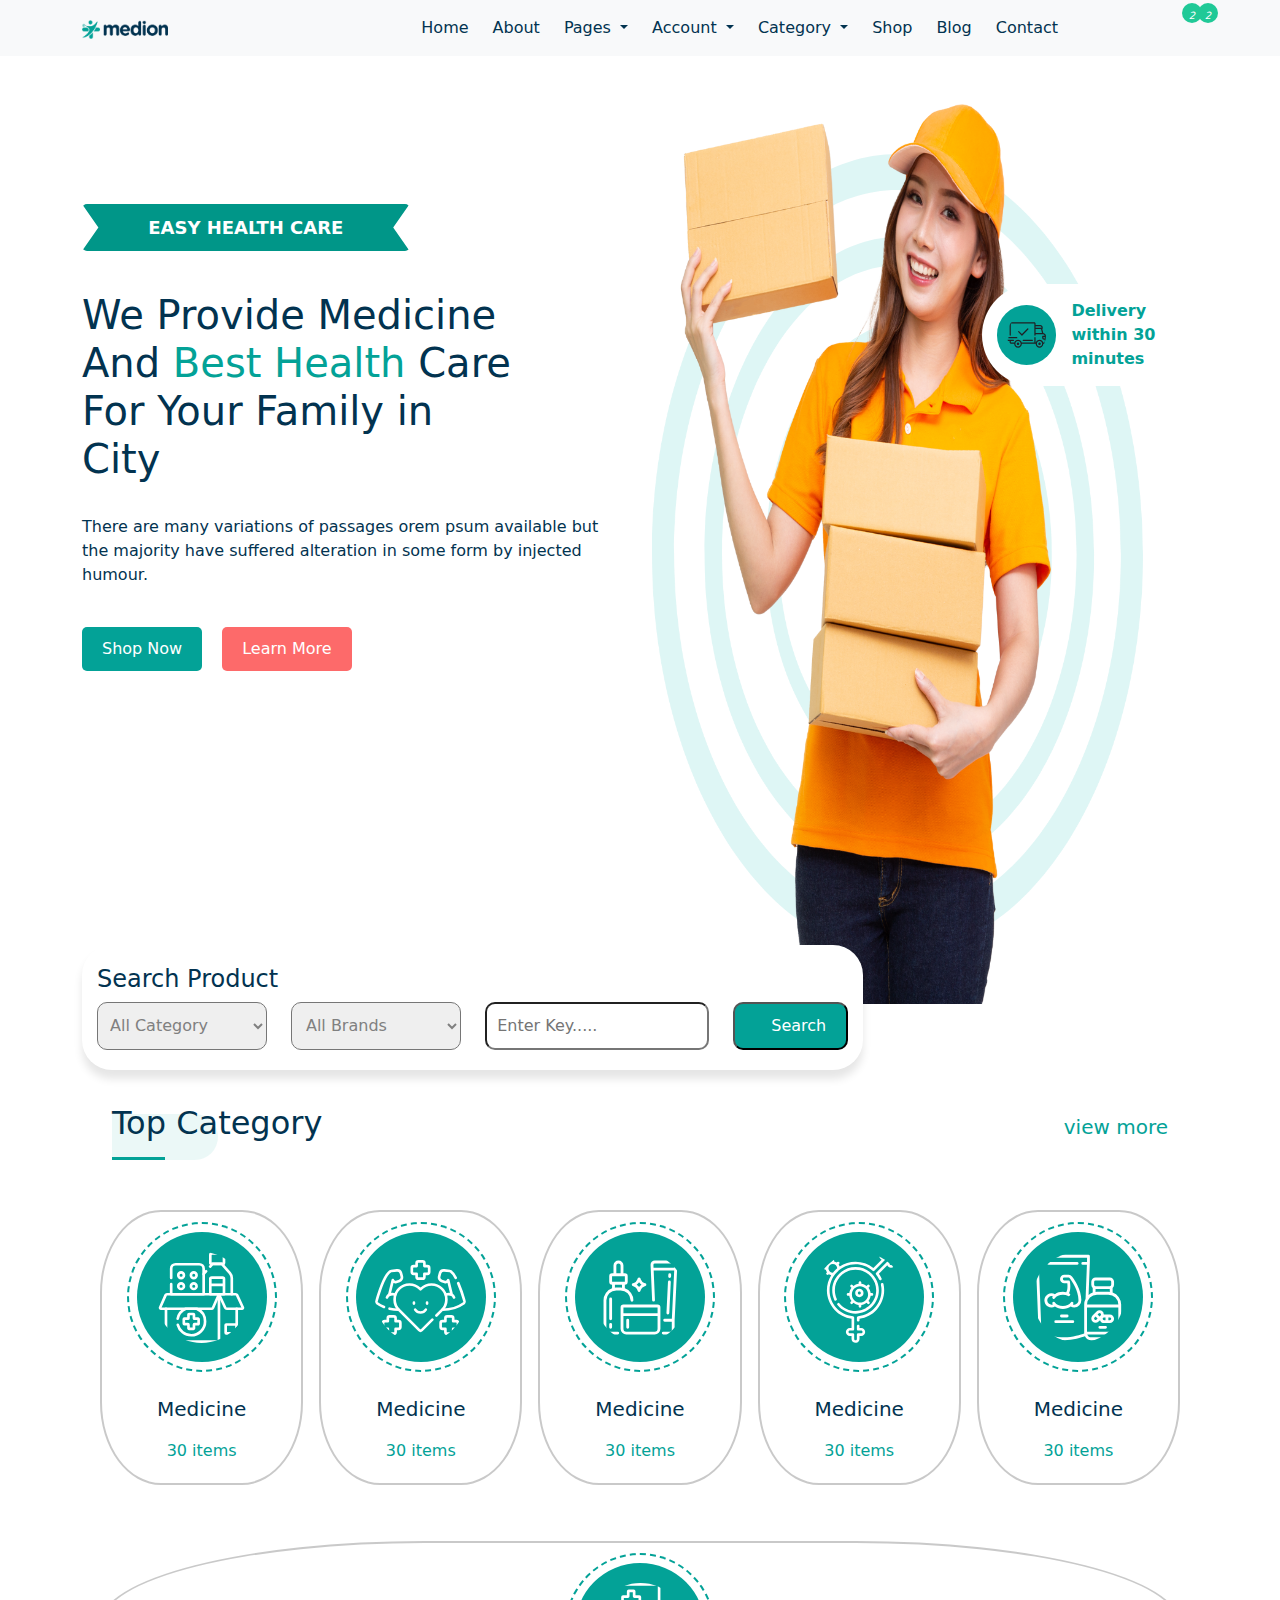
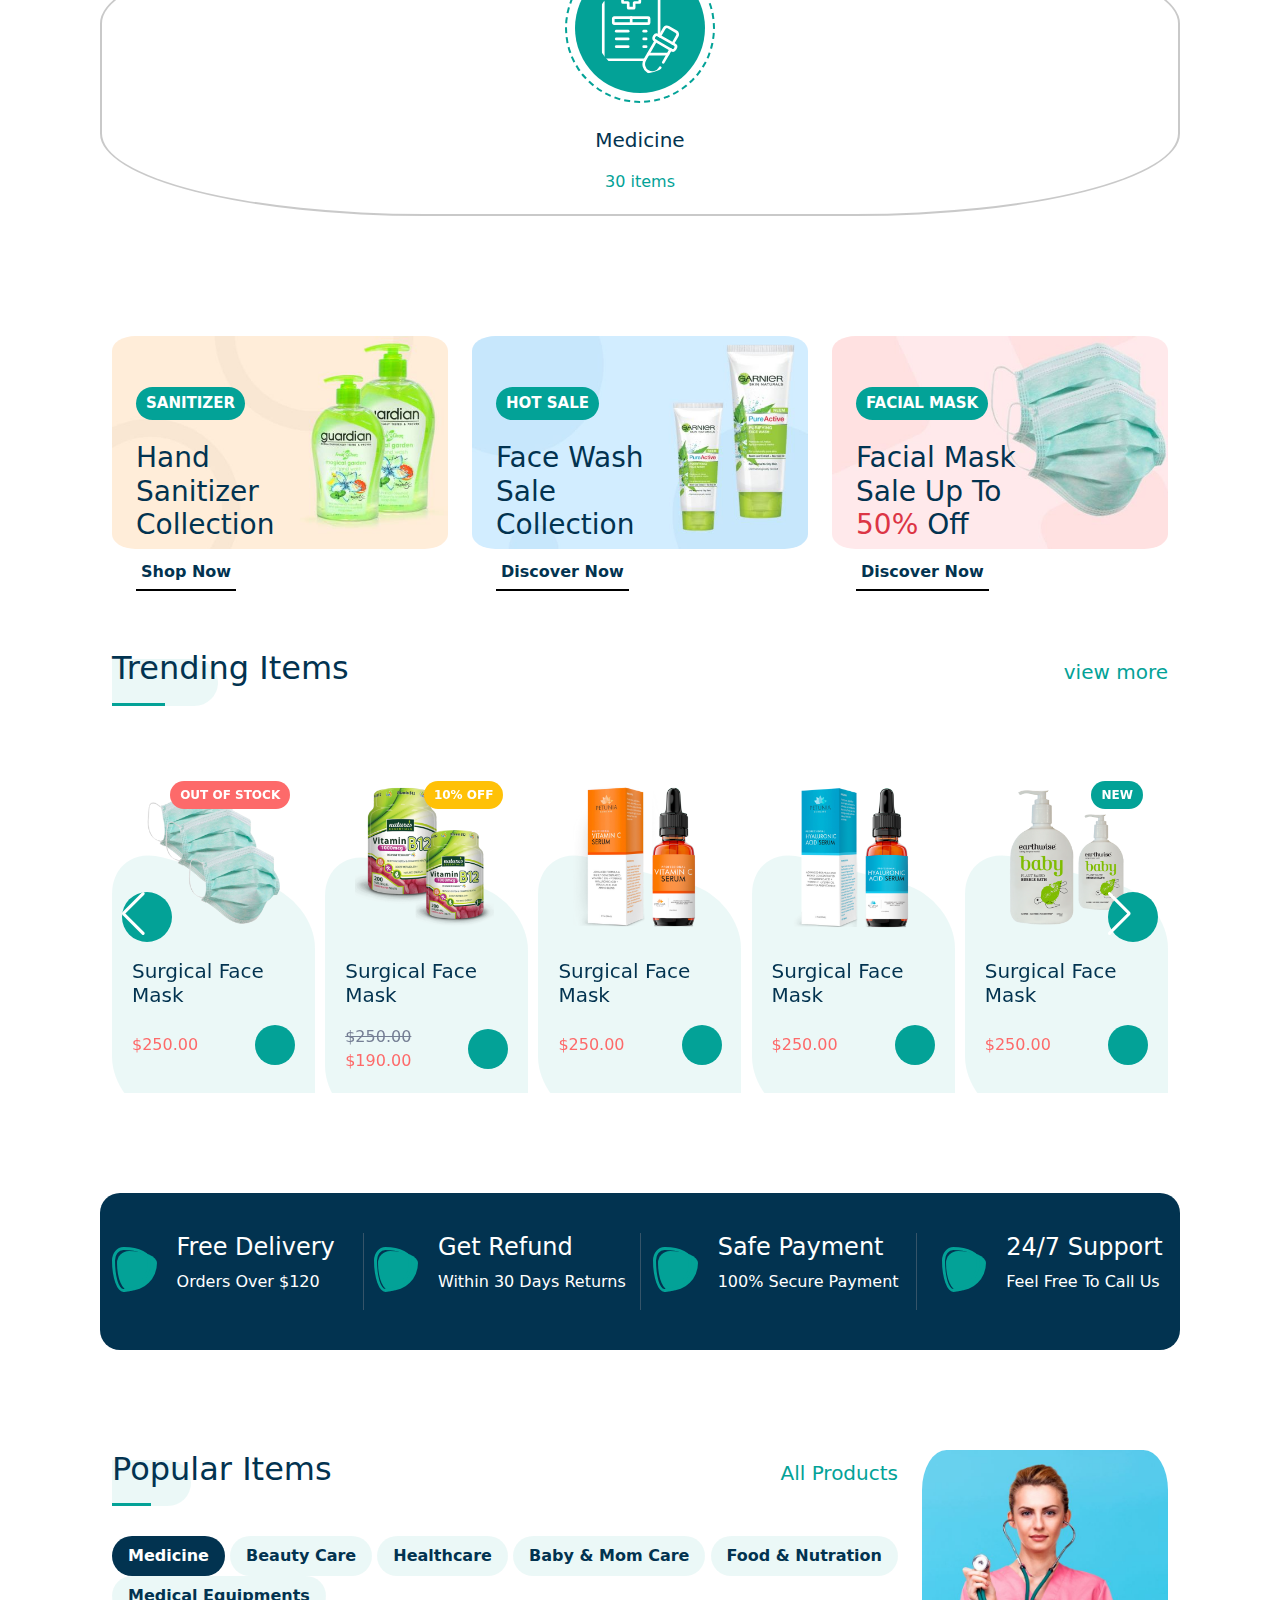
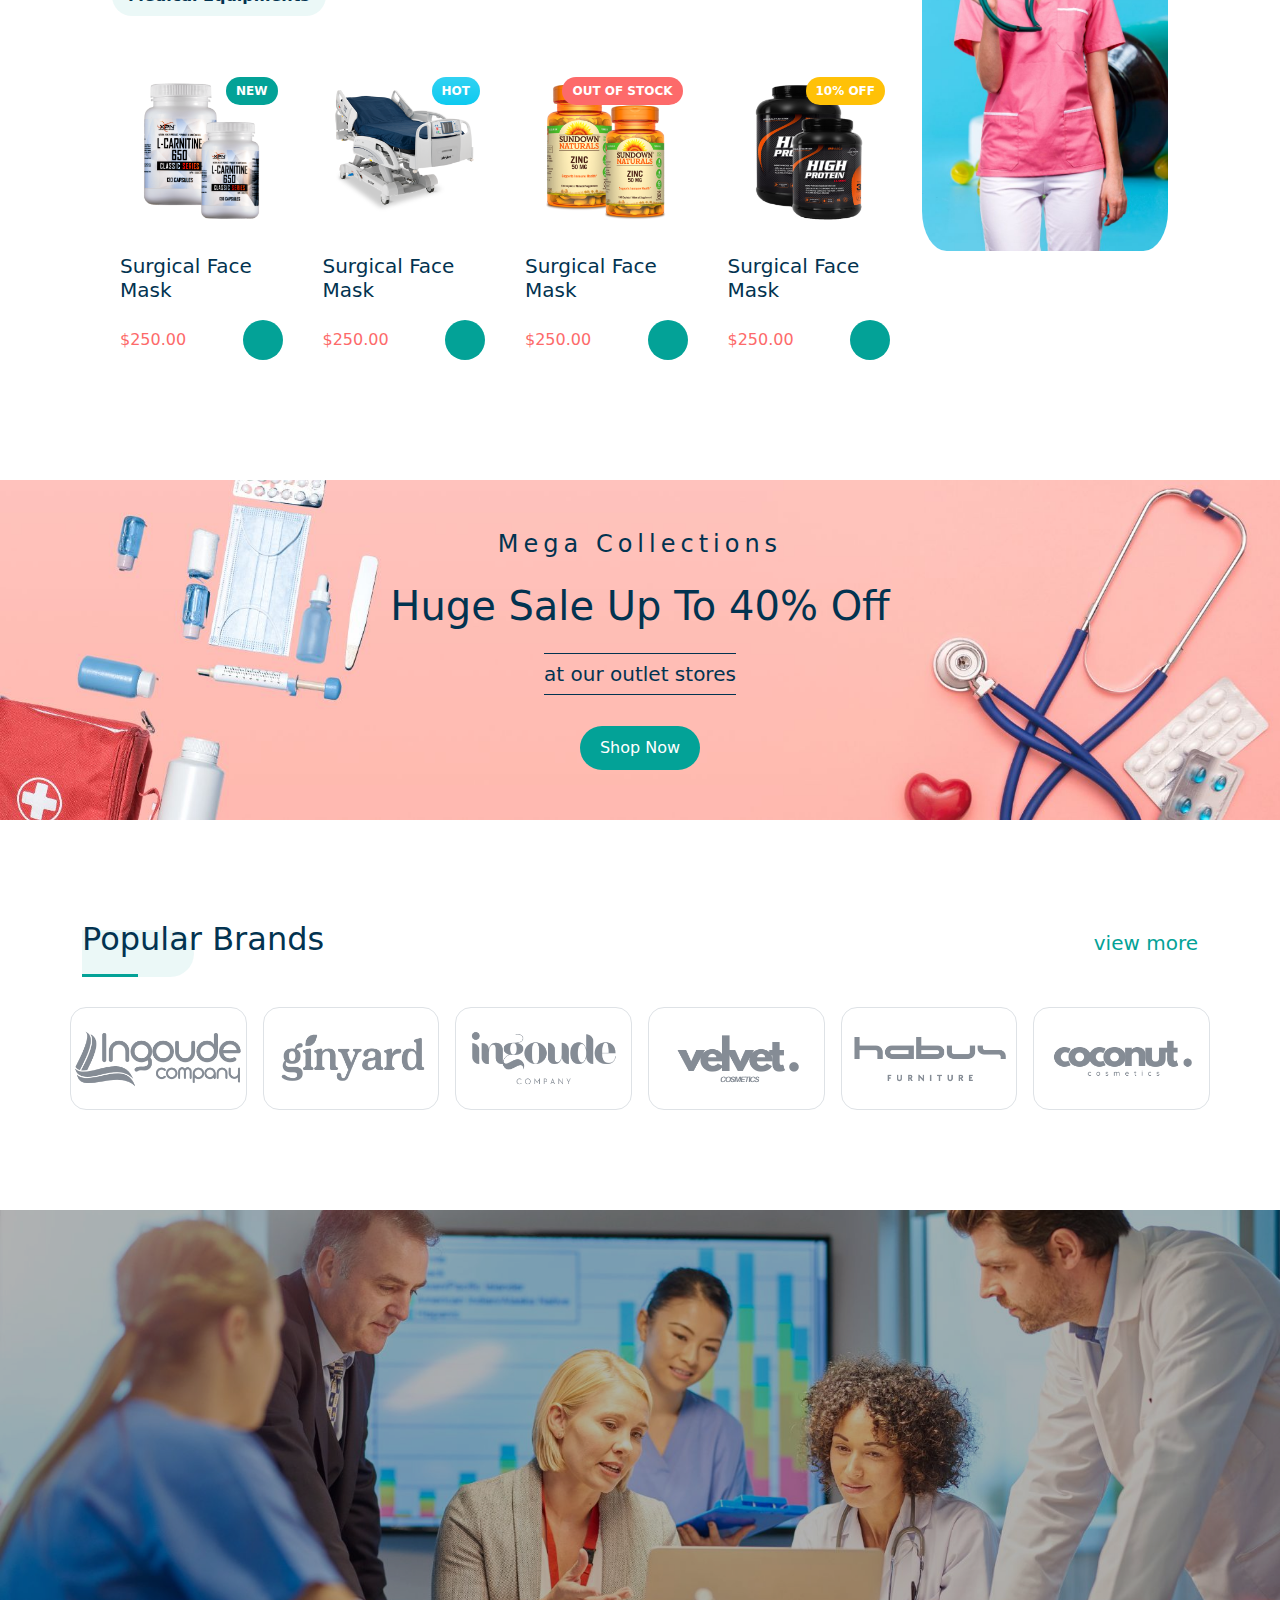
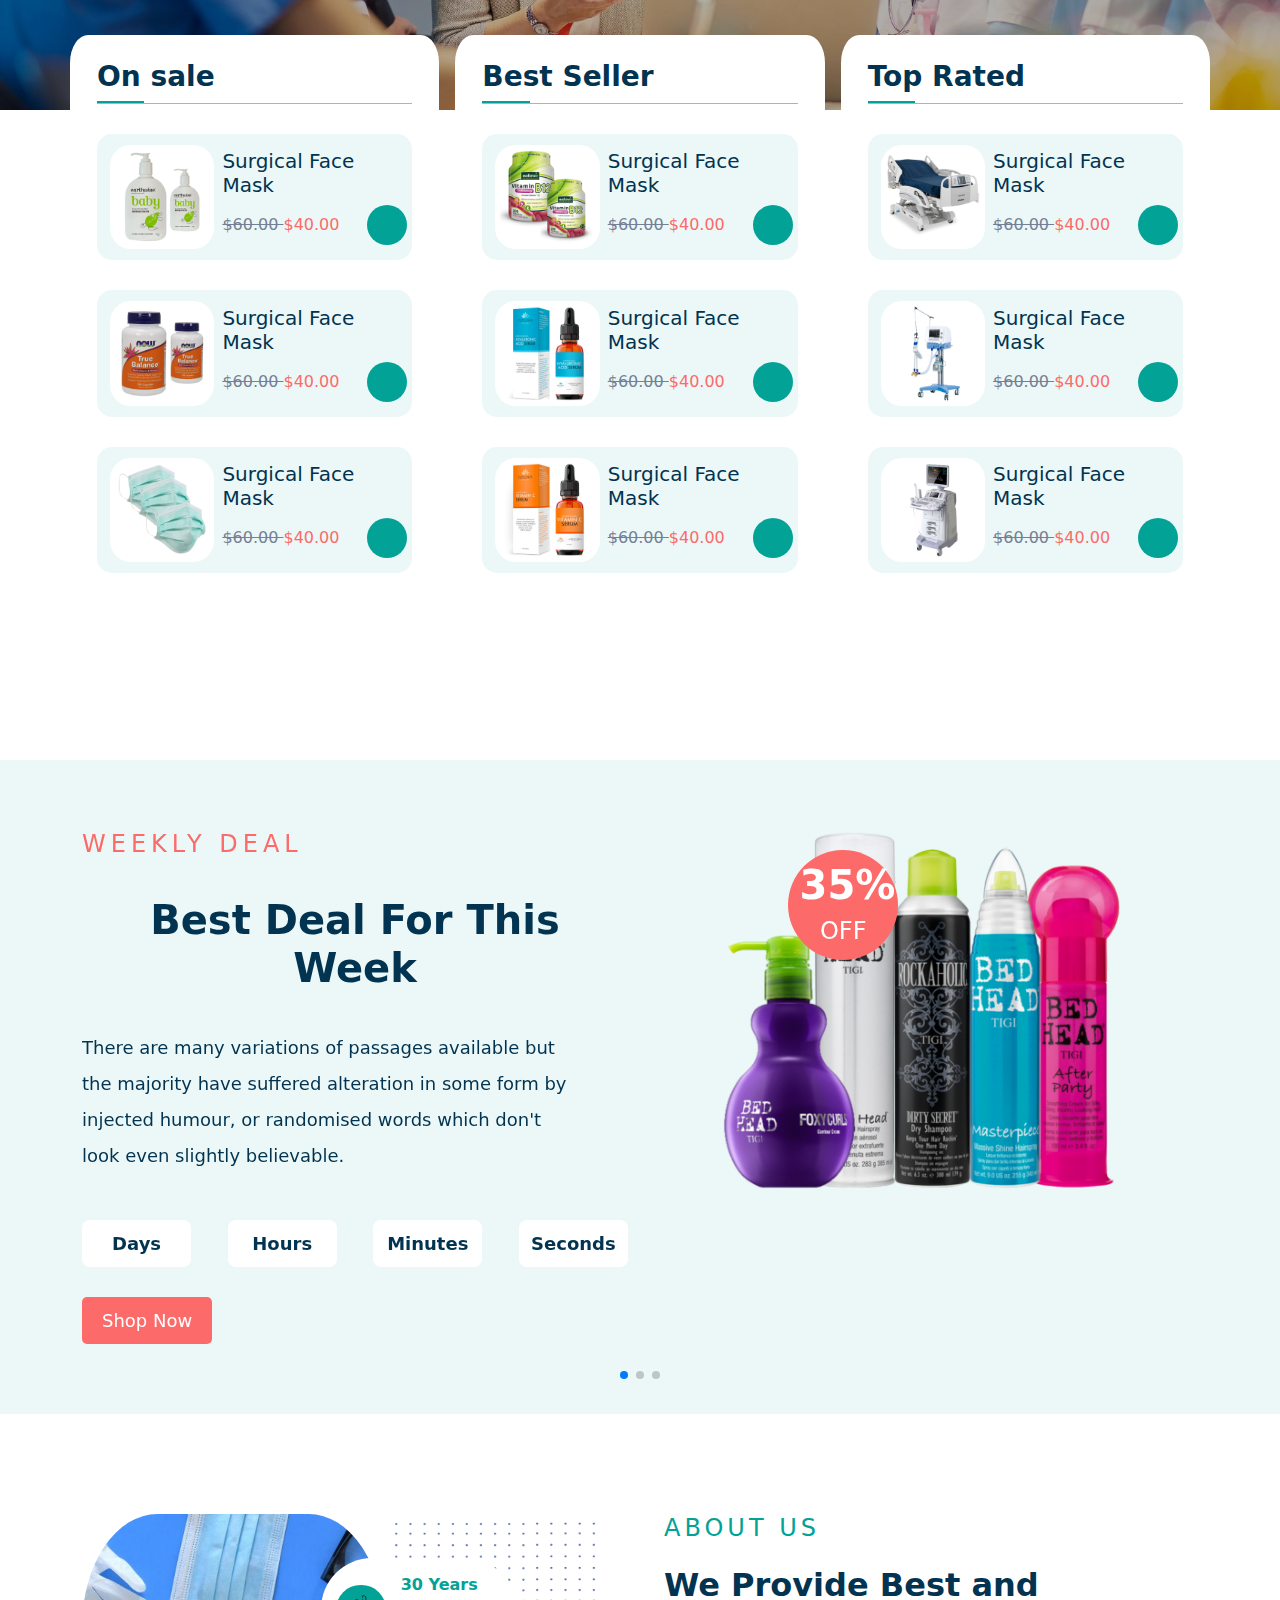
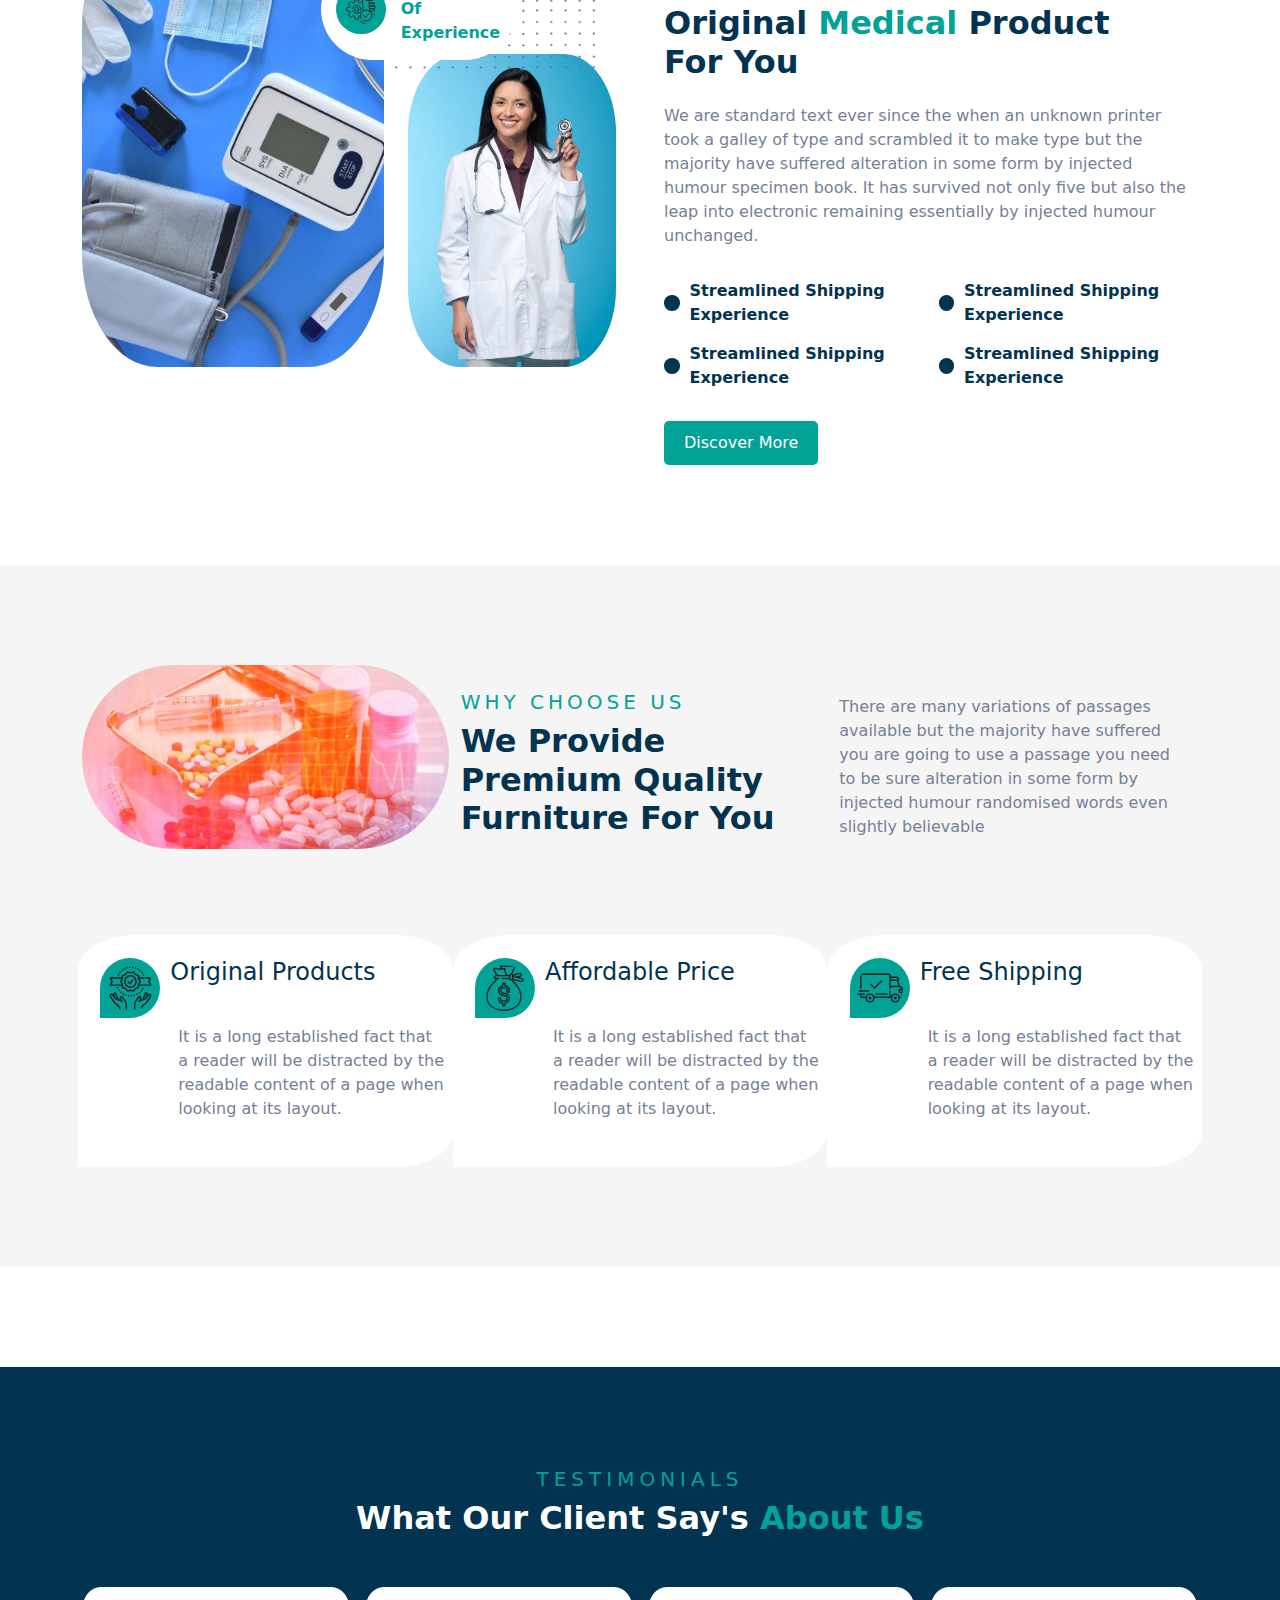
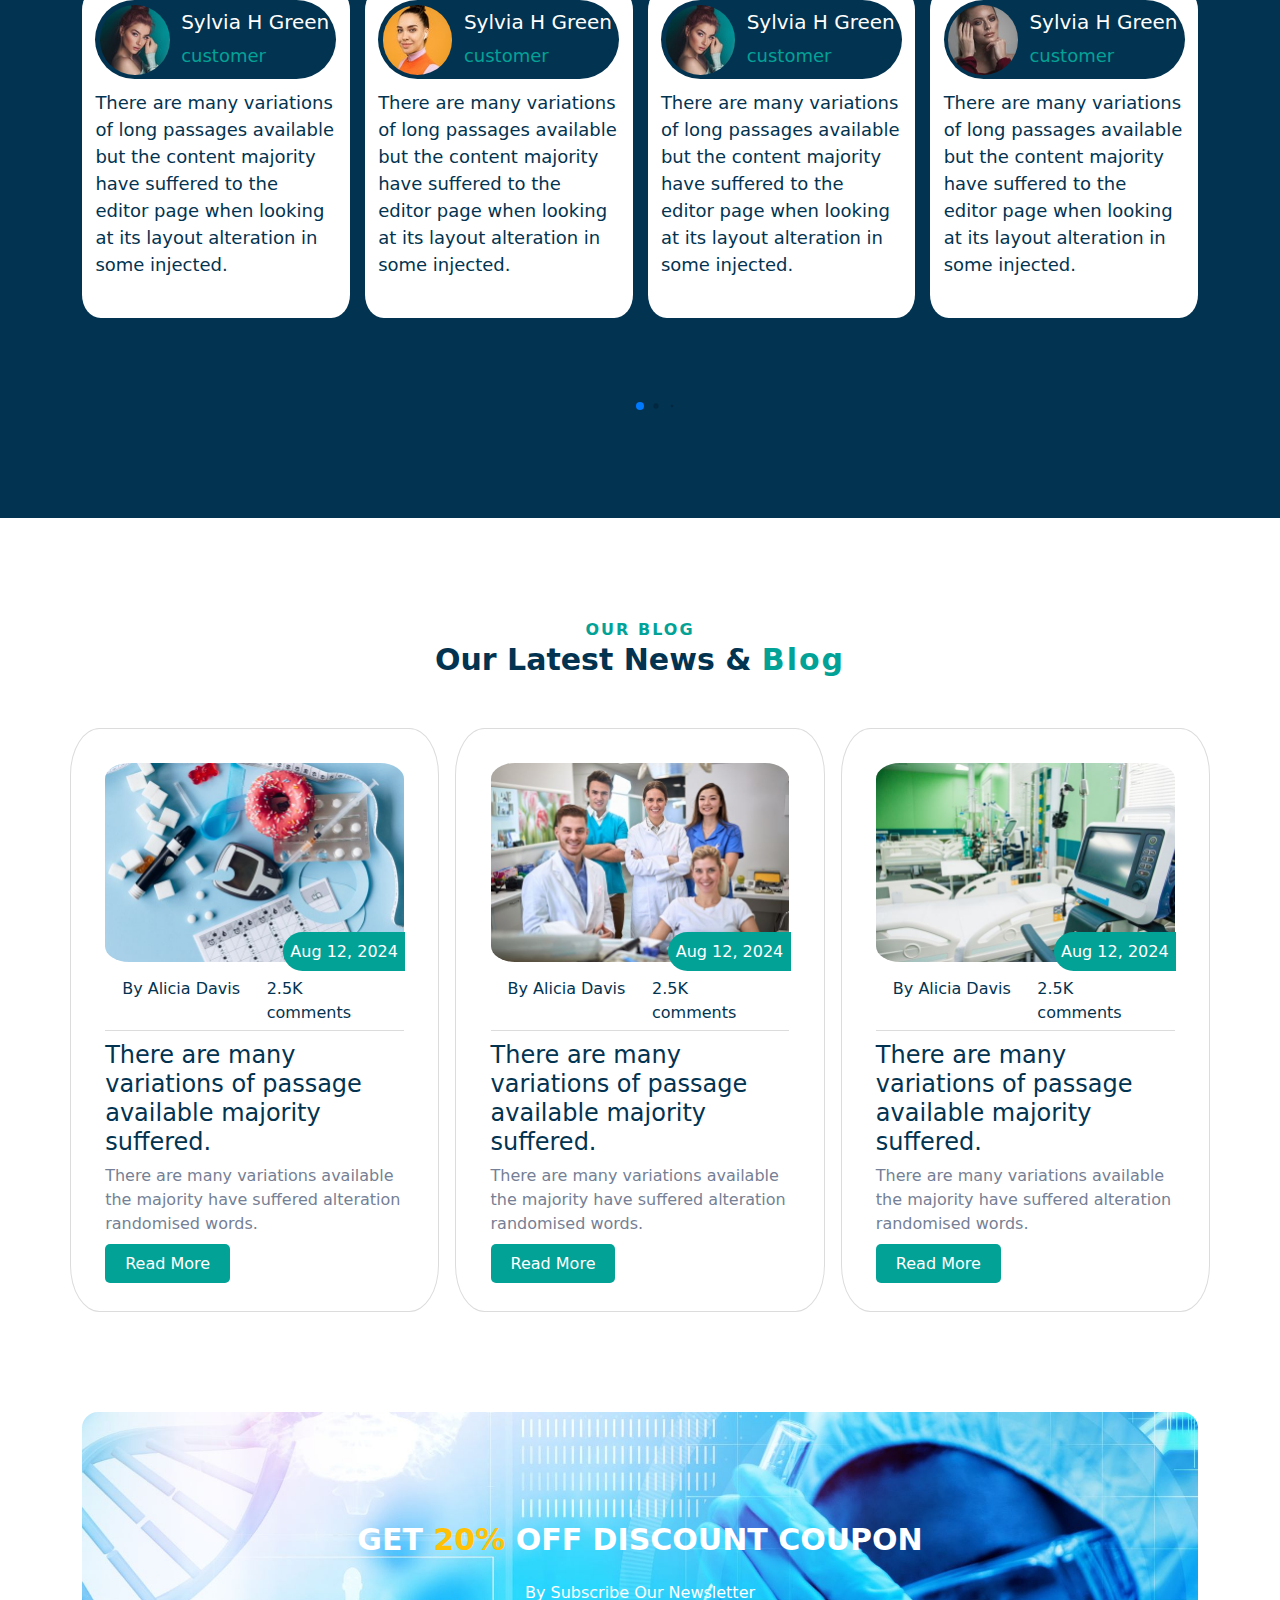
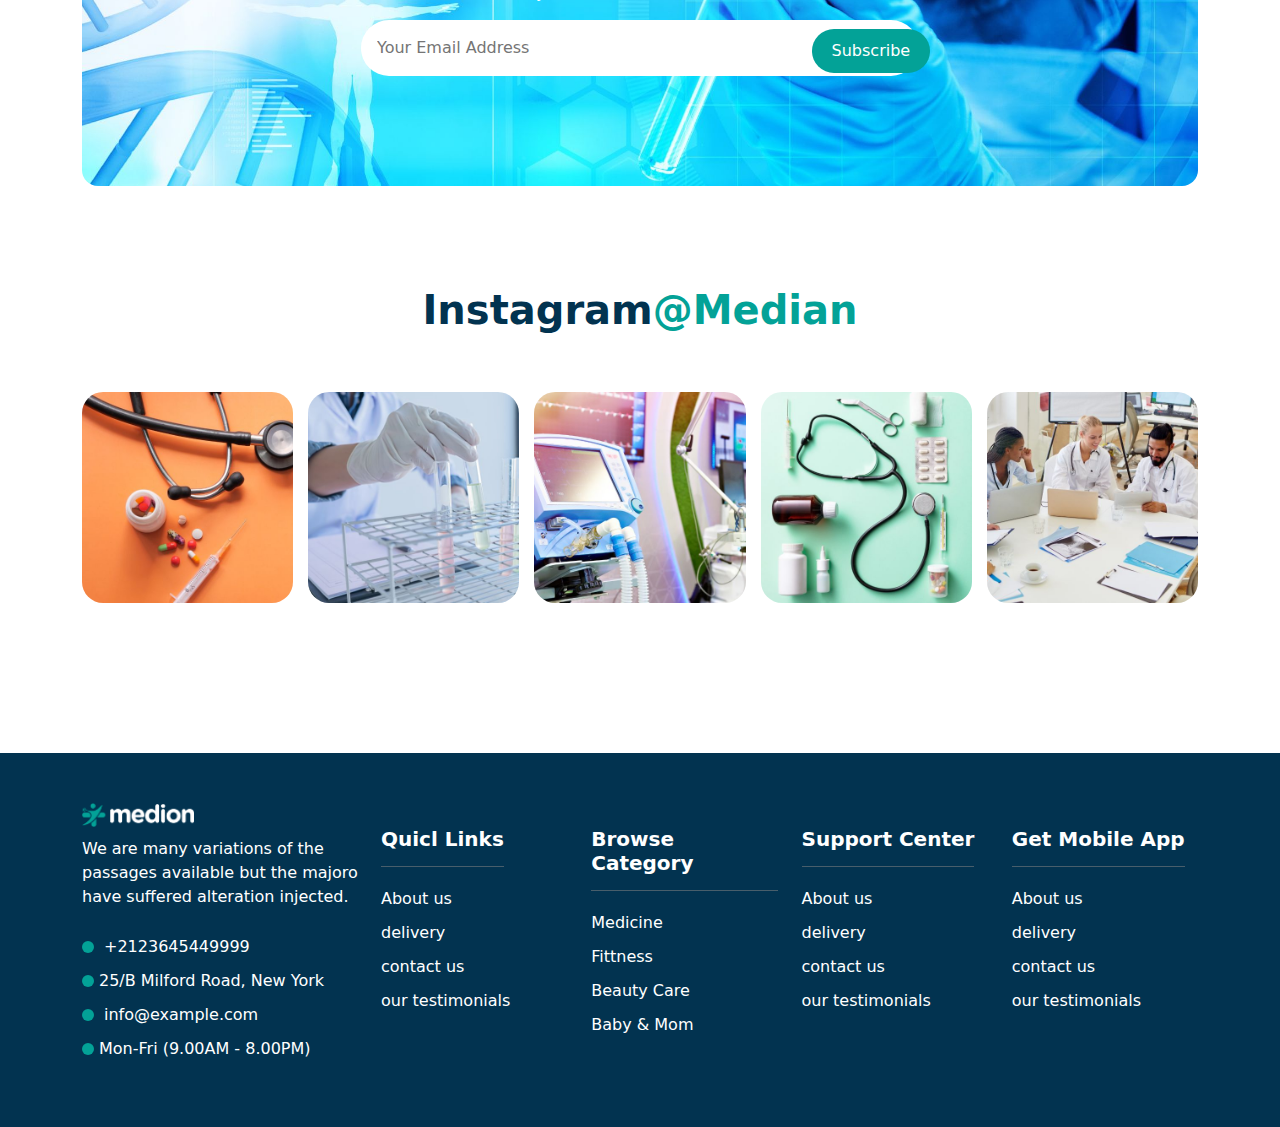
==== index.html @ 7d769458 "Add files via upload" ====
<!DOCTYPE html>
<html lang="en">
<head>
    <meta charset="UTF-8">
    <meta name="viewport" content="width=device-width, initial-scale=1.0">
    <title>Medical ecommerce</title>
    <link rel="stylesheet" href="https://cdnjs.cloudflare.com/ajax/libs/font-awesome/6.6.0/css/all.min.css" integrity="sha512-Kc323vGBEqzTmouAECnVceyQqyqdsSiqLQISBL29aUW4U/M7pSPA/gEUZQqv1cwx4OnYxTxve5UMg5GT6L4JJg==" crossorigin="anonymous" referrerpolicy="no-referrer" />
    <link href="https://cdn.jsdelivr.net/npm/bootstrap@5.3.3/dist/css/bootstrap.min.css" rel="stylesheet" integrity="sha384-QWTKZyjpPEjISv5WaRU9OFeRpok6YctnYmDr5pNlyT2bRjXh0JMhjY6hW+ALEwIH" crossorigin="anonymous"/>
    <link
  rel="stylesheet"
  href="https://cdn.jsdelivr.net/npm/swiper@11/swiper-bundle.min.css"
 
/>
    
    <link href="./assets/css/style.css" rel="stylesheet"  />
</head>
<body>
  <!-- navbar section -->  
    <nav class="navbar navbar-expand-lg   bg-body-tertiary  position-sticky top-0   ">
        <div class="container" >
          <a class= " navbar-brand logo" href="#"> <img    src="./assets/img/logo.png" /></a>
          <button class="navbar-toggler" type="button" data-bs-toggle="collapse" data-bs-target="#navbarSupportedContent" aria-controls="navbarSupportedContent" aria-expanded="false" aria-label="Toggle navigation">
            <span class="navbar-toggler-icon"></span>
          </button>
          <div class="collapse navbar-collapse " id="navbarSupportedContent">
            <ul class="navbar-nav me-auto mb-2 mb-lg-0 gap-2">
              <li class="nav-item">
                <a class="nav-link" href="#">Home</a>
              </li>
              <li class="nav-item">
                <a class="nav-link" href="./about.html">About</a>
              </li>
              <li class="nav-item dropdown">
                <a class="nav-link dropdown-toggle" href="#" role="button" data-bs-toggle="dropdown" aria-expanded="false">
                 Pages
                </a>
                <ul class="dropdown-menu">
                  <li><a class="dropdown-item" href="./index.html">Home</a></li>
                  <li><a class="dropdown-item" href="./about.html">About</a></li>
                  <li><a class="dropdown-item" href="./shop.html">Shop</a></li>
                  <li><hr class="dropdown-divider"></li>
                  <li><a class="dropdown-item" href="./blog.html">Blogs</a></li>
                  <li><a class="dropdown-item" href="./contact.html">Contact Us</a></li>
                </ul>
              </li>
              <li class="nav-item">
                <a class="nav-link dropdown-toggle" href="#" role="button" data-bs-toggle="dropdown" aria-expanded="false">
                    Account
                  </a>
              </li>
              <li class="nav-item">
                <a class="nav-link dropdown-toggle" href="#" role="button" data-bs-toggle="dropdown" aria-expanded="false">
                   Category
                  </a>
              </li>
              <li class="nav-item">
                <a class="nav-link" href="./shop.html">Shop</a>
              </li>

              <li class="nav-item">
                <a class="nav-link" href="./blog.html">Blog</a>
              </li>
              <li class="nav-item">
                <a class="nav-link" href="./contact.html">Contact</a>
              </li>
            </ul>
          </div>
            <div class="right-nav d-flex gap-3 ">
                <a  href="#"  > 
                    <i class="fa-solid fa-magnifying-glass "> </i>
                </a>
                      
                <a  href="#" > 
                    <i class="fa-regular fa-heart wish-list">
                       
                    </i>
                  
                </a>
        
                <a  href="#" > 
                    <i class="fa-solid fa-bag-shopping bag"></i>
                </a>
            </div>
          
           
           
         
        </div>
      </nav>
<!-- hero section -->
      <header class=" hero vh-100 my-5">

        <div class="container">
            <div class="row">
                
                <div class="hero-info   col d-flex flex-column gap-4   ">
                    <p class="sub-title">Easy Health Care</p>
                    <h1>We Provide Medicine And <span class=""> Best Health</span> Care For Your Family in City</h1>
                    <p>There are many variations of passages orem psum available but the majority have suffered alteration in some form by injected humour.</p>
                  
                    <div class="buttons">


                    <a href="./shop.html" class="shop-btn"> 
                       Shop Now
                        <i class="fa-solid fa-arrow-right"></i>
                    </a>

                    <a href="./about.html" class="about-btn"> 
                        Learn More
                         <i class="fa-solid fa-arrow-right"></i>
                     </a>
                    </div>
                
                
                
                </div>
                <div class="hero-img col">
                  
                        <img class="vh-100" src="./assets/img/main.png" />
                    
    
                       <div class="img-info rounded-pill">
                          <img    src="./assets/img/delivery.svg" />
                          <span>Delivery within 30 minutes</span>
    
                       </div>
                </div>
                  

            </div>


        </div>


      </header>

<!-- search form -->

<div class="search-form  " >
<div class="container">
   
    <form  action="#">
        <h4>Search Product</h4>
   <div class="d-flex  justify-content-arround  gap-4">
        <select  class="Category g-col-6 p-2 ">
         <option>All Category</option>
 
             <option> Medicine</option>
             <option> Medical Equipments</option>
             <option> Beauty Care</option>
             <option> Baby and Mam Care</option>
             <option> HealthCare</option>
             <option> Food and Nutration</option>
             <option> Medical Supplies</option>
             <option> Lab Test</option>
 
 
 
        </select>
 
        <select  class="Brand g-col-6  ">
         <option>All Brands</option>
 
             <option> Brand one</option>
             <option> Brand two</option>
             <option> Brand three</option>
             <option> Brand four</option>
             <option> Brand five</option>
 
 
 
        </select>
 
   
        <input type="text" class="search-input" placeholder="Enter Key....."/>

        <button class="search-btn d-flex gap-3 align-items-center justify-content-center" "> 
            <i class="fa-solid fa-search"></i>
           Search
           
        </button>
   
       
 
 
    </div>
 
 
     </form>
</div>
    


</div>

<!-- categories -->

<div class="categories">

    <div class="container">
      <div class="sub-titles">
        <h2 >Top Category</h2>

        <a   href="#" >
          <span>view more</span>
          <i class="fa-solid fa-angles-right"></i>
        </a>
      </div>
      
        <div class="row gap-3">
  
<div class="category col  "> 
  <div class="icon">
    <img class="rounded-circle" src="./assets/img/category-logo/medicine (2).svg "  />
</div>
 
 <h5>Medicine</h5>
 <span>30 items</span>
</div>

<div class="category col "> 
  <div class="icon">
    <img class="rounded-circle" src="./assets/img/category-logo/health.svg"  />
</div>
 
 <h5>Medicine</h5>
 <span>30 items</span>
</div>
<div class="category col  "> 
  <div class="icon">
    <img class="rounded-circle" src="./assets/img/category-logo/beauty.svg"  />
</div>
 
 <h5>Medicine</h5>
 <span>30 items</span>
</div>
<div class="category col  "> 
  <div class="icon">
    <img class="rounded-circle" src="./assets/img/category-logo/sexual.svg"  />
</div>
 
 <h5>Medicine</h5>
 <span>30 items</span>
</div>

<div class="category col  "> 
  <div class="icon">
    <img class="rounded-circle" src="./assets/img/category-logo/fitness.svg"  />
</div>
 
 <h5>Medicine</h5>
 <span>30 items</span>
</div>

<div class="category col  "> 
  <div class="icon">
    <img class="rounded-circle" src="./assets/img/category-logo/lab.svg"  />
</div>
 
 <h5>Medicine</h5>
 <span>30 items</span>
</div>

    </div>


    </div>

</div>




<!-- small_banner -->

<div class="small_banner">

  <div class="container">

    <div class="row">

   <div class="banner_item col">
    <img   src="./assets/img/mini-banner-1.jpg" />

    <div class="banner_item_content">

       <p class="rounded-pill">Sanitizer</p>

       <h3>Hand Sanitizer Collection</h3>

       <a href="#">Shop Now</a>


    </div>

   </div>

   <div class="banner_item col">
    <img   src="./assets/img/mini-banner-2.jpg" />

    <div class="banner_item_content">

       <p class="rounded-pill">Hot Sale</p>

       <h3>Face Wash Sale Collection</h3>

       <a href="#">Discover Now</a>


    </div>

   </div>

   <div class="banner_item col">
    <img   src="./assets/img/mini-banner-3.jpg" />

    <div class="banner_item_content">

       <p class="rounded-pill">Facial Mask</p>

       <h3>Facial Mask Sale Up To <span class="text-danger">50%</span> Off</h3>

       <a href="#">Discover Now</a>


    </div>

   </div>





    </div>

  </div>


</div>


<!-- trend_items -->

<div class="trend_items">

<div class="container">
  <div class="sub-titles">
    <h2 >Trending Items</h2>

    <a  href="#" >
      <span>view more</span>
      <i class="fa-solid fa-angles-right"></i>
    </a>
  </div>
  <div class="swiper">
    <!-- Additional required wrapper -->
    <div class="swiper-wrapper">
      <!-- Slides -->
      <div class="swiper-slide item">
       
        <a href="#" class="image">
          <img src="./assets/img/trending/product6.png"/> 

          <div class="product-info">

            <p class="rounded-pill"> OUT OF STOCK</p>
            <div class="icons">
              <i class="fa-regular fa-eye"></i>
              <i class="fa-regular fa-heart"></i>
              <i class="fa-solid fa-repeat"></i>
            </div>
          </div>
        </a>
          <div class="product-content">
           <a href="#">
            <h4>Surgical Face Mask</h4>
           </a>
         
            <div class="star">
              <i class="fa-solid fa-star"></i>
              <i class="fa-solid fa-star"></i>
              <i class="fa-solid fa-star"></i>
              <i class="fa-solid fa-star"></i>
              <i class="fa-regular fa-star"></i>
            </div>
            <div class="price">
              <span>$250.00</span>
              <a  href="#" > 
                <p class="rounded-pill">add to cart</p>
                <i class="fa-solid fa-bag-shopping "></i>
                
            </a>

            </div>
            
          </div>
       
      </div>
      <div class="swiper-slide item">
       
        <a href="#" class="image">
          <img src="./assets/img/trending/product5.png"/> 

          <div class="product-info">

            <p class="rounded-pill bg-warning"> 10% off</p>
            <div class="icons">
              <i class="fa-regular fa-eye"></i>
              <i class="fa-regular fa-heart"></i>
              <i class="fa-solid fa-repeat"></i>
            </div>
          </div>
        </a>
          <div class="product-content">
           <a href="#">
            <h4>Surgical Face Mask</h4>
           </a>
         
            <div class="star">
              <i class="fa-solid fa-star"></i>
              <i class="fa-solid fa-star"></i>
              <i class="fa-solid fa-star"></i>
              <i class="fa-solid fa-star"></i>
              <i class="fa-regular fa-star"></i>
            </div>
            <div class="price">
              <div>
              <span class="discount">$250.00 </span>
              <span>$190.00</span>  
              </div>
              
              <a  href="#" class="cart" > 
                <p class="rounded-pill ">add to cart</p>
                <i class="fa-solid fa-bag-shopping "></i>
                
            </a>

            </div>
            
          </div>
       
      </div>

      <div class="swiper-slide item">
       
        <a href="#" class="image">
          <img src="./assets/img/trending/product1.png"/> 

          <div class="product-info">
            <p class="bg-transparent"> </p>
           
            <div class="icons">
              <i class="fa-regular fa-eye"></i>
              <i class="fa-regular fa-heart"></i>
              <i class="fa-solid fa-repeat"></i>
            </div>
          </div>
        </a>
          <div class="product-content">
           <a href="#">
            <h4>Surgical Face Mask</h4>
           </a>
         
            <div class="star">
              <i class="fa-solid fa-star"></i>
              <i class="fa-solid fa-star"></i>
              <i class="fa-solid fa-star"></i>
              <i class="fa-solid fa-star"></i>
              <i class="fa-regular fa-star"></i>
            </div>
            <div class="price">
              <span>$250.00</span>
              <a  href="#" > 
                <p class="rounded-pill">add to cart</p>
                <i class="fa-solid fa-bag-shopping "></i>
                
            </a>

            </div>
            
          </div>
       
      </div>

      <div class="swiper-slide item">
       
        <a href="#" class="image">
          <img src="./assets/img/trending/product2.png"/> 

          <div class="product-info">
            <p class="bg-transparent"> </p>
            
            <div class="icons">
              <i class="fa-regular fa-eye"></i>
              <i class="fa-regular fa-heart"></i>
              <i class="fa-solid fa-repeat"></i>
            </div>
          </div>
        </a>
          <div class="product-content">
           <a href="#">
            <h4>Surgical Face Mask</h4>
           </a>
         
            <div class="star">
              <i class="fa-solid fa-star"></i>
              <i class="fa-solid fa-star"></i>
              <i class="fa-solid fa-star"></i>
              <i class="fa-solid fa-star"></i>
              <i class="fa-regular fa-star"></i>
            </div>
            <div class="price">
              <span>$250.00</span>
              <a  href="#" > 
                <p class="rounded-pill">add to cart</p>
                <i class="fa-solid fa-bag-shopping "></i>
                
            </a>

            </div>
            
          </div>
       
      </div>

      <div class="swiper-slide item">
       
        <a href="#" class="image">
          <img src="./assets/img/trending/product3.png"/> 

          <div class="product-info">

            <p class="rounded-pill new"> new</p>
            <div class="icons">
              <i class="fa-regular fa-eye"></i>
              <i class="fa-regular fa-heart"></i>
              <i class="fa-solid fa-repeat"></i>
            </div>
          </div>
        </a>
          <div class="product-content">
           <a href="#">
            <h4>Surgical Face Mask</h4>
           </a>
         
            <div class="star">
              <i class="fa-solid fa-star"></i>
              <i class="fa-solid fa-star"></i>
              <i class="fa-solid fa-star"></i>
              <i class="fa-solid fa-star"></i>
              <i class="fa-regular fa-star"></i>
            </div>
            <div class="price">
              <span>$250.00</span>
              <a  href="#" > 
                <p class="rounded-pill">add to cart</p>
                <i class="fa-solid fa-bag-shopping "></i>
                
            </a>

            </div>
            
          </div>
       
      </div>

      <div class="swiper-slide item">
       
        <a href="#" class="image">
          <img src="./assets/img//trending/product4.png"/> 

          <div class="product-info">

            <p class="rounded-pill bg-info bg-gradient  "> hot</p>
            <div class="icons">
              <i class="fa-regular fa-eye"></i>
              <i class="fa-regular fa-heart"></i>
              <i class="fa-solid fa-repeat"></i>
            </div>
          </div>
        </a>
          <div class="product-content">
           <a href="#">
            <h4>Surgical Face Mask</h4>
           </a>
         
            <div class="star">
              <i class="fa-solid fa-star"></i>
              <i class="fa-solid fa-star"></i>
              <i class="fa-solid fa-star"></i>
              <i class="fa-solid fa-star"></i>
              <i class="fa-regular fa-star"></i>
            </div>
            <div class="price">
              <span>$250.00</span>
              <a  href="#" > 
                <p class="rounded-pill">add to cart</p>
                <i class="fa-solid fa-bag-shopping "></i>
                
            </a>

            </div>
            
          </div>
       
      </div>

    </div>
    
  
    <!-- If we need navigation buttons -->
    <div class="swiper-button-prev">  </div>
    <div class="swiper-button-next"> </div>
  
  
  </div>

</div>


</div>

<!-- features -->


<div class="features">

  <div class="container">

    <div class="row">
      <div class="col feature">
<div class="feature-icon">
  <i class="fa-solid fa-truck"></i>
</div>
       
      <div class="feature-info">
        <h4>Free Delivery  </h4>
        <p>Orders Over $120 </p>
      </div>  
      
      
      
      </div>

      <div class="col feature">
        <div class="feature-icon">
          <i class="fa-solid fa-repeat"></i>
        </div>
               
              <div class="feature-info">
                <h4>Get Refund</h4>
                <p>Within 30 Days Returns </p>
              </div>  
              
              
              
              </div>


              <div class="col feature">
                <div class="feature-icon">
                  <i class="fa-solid fa-wallet"></i>
                </div>
                       
                      <div class="feature-info">
                        <h4>Safe Payment</h4>
                        <p>100% Secure Payment </p>
                      </div>  
                      
                      
                      
                      </div>

                      <div class="col feature last">
                        <div class="feature-icon">
                          <i class="fa-solid fa-headset"></i>
                        </div>
                               
                              <div class="feature-info">
                                <h4>24/7 Support</h4>
                                <p>Feel Free To Call Us</p>
                              </div>  
                              
                              
                              
                              </div>

    </div>




  </div>


</div>

<!-- popular items -->

<div class="popular-items">

  <div class="container">
    <div class="row">
      <div class="col-sm-7 col-md-9  ">
        <div class="sub-titles">
          <h2 >Popular Items</h2>
      
          <a  href="#" >
            <span>All Products</span>
            <i class="fa-solid fa-angles-right"></i>
          </a>
        </div>

         <ul class="nav nav-pills mb-3" id="pills-tab" role="tablist">
    <li class="nav-item" role="presentation">
      <button class="nav-link rounded-pill active" id="pills-medicine-tab" data-bs-toggle="pill" data-bs-target="#pills-medicine" type="button" role="tab" aria-controls="pills-medicine" aria-selected="true">Medicine</button>
    </li>
    <li class="nav-item" role="presentation">
      <button class="nav-link rounded-pill" id="pills-beauty-tab" data-bs-toggle="pill" data-bs-target="#pills-beauty" type="button" role="tab" aria-controls="pills-beauty" aria-selected="false">Beauty Care</button>
    </li>
    <li class="nav-item" role="presentation">
      <button class="nav-link rounded-pill" id="pills-health-tab" data-bs-toggle="pill" data-bs-target="#pills-health" type="button" role="tab" aria-controls="pills-health" aria-selected="false">healthcare</button>
    </li>
    <li class="nav-item" role="presentation">
      <button class="nav-link rounded-pill" id="pills-baby-tab" data-bs-toggle="pill" data-bs-target="#pills-baby" type="button" role="tab" aria-controls="pills-baby" aria-selected="false">baby & mom care</button>
    </li>
    <li class="nav-item" role="presentation">
      <button class="nav-link rounded-pill" id="pills-food-tab" data-bs-toggle="pill" data-bs-target="#pills-food" type="button" role="tab" aria-controls="pills-food" aria-selected="false">food & nutration</button>
    </li>
    <li class="nav-item" role="presentation">
      <button class="nav-link rounded-pill" id="pills-equipments-tab" data-bs-toggle="pill" data-bs-target="#pills-equipments" type="button" role="tab" aria-controls="pills-equipments" aria-selected="false">medical equipments</button>
    </li>
   
  </ul>
  <div class="tab-content" id="pills-tabContent">
    <div class="tab-pane fade show active" id="pills-medicine" role="tabpanel" aria-labelledby="pills-medicine-tab" tabindex="0">
      <div class="row">


        <div class="col item">
    
    
          <a href="#" class="image">
            <img src="./assets/img/medicine/caratine.png"/> 
    
            <div class="product-info">
    
              <p class="rounded-pill new"> new</p>
              <div class="icons">
                <i class="fa-regular fa-eye"></i>
                <i class="fa-regular fa-heart"></i>
                <i class="fa-solid fa-repeat"></i>
              </div>
            </div>
          </a>
            <div class="product-content">
             <a href="#">
              <h4>Surgical Face Mask</h4>
             </a>
           
              <div class="star">
                <i class="fa-solid fa-star"></i>
                <i class="fa-solid fa-star"></i>
                <i class="fa-solid fa-star"></i>
                <i class="fa-solid fa-star"></i>
                <i class="fa-regular fa-star"></i>
              </div>
              <div class="price">
                <span>$250.00</span>
                <a  href="#" > 
                  <p class="rounded-pill">add to cart</p>
                  <i class="fa-solid fa-bag-shopping "></i>
                  
              </a>
    
              </div>
              
            </div>
    
        </div>
    
        <div class="col item">
    
    
    
          <a href="#" class="image">
            <img src="./assets/img/medicine/bed.png"/> 
    
            <div class="product-info">
              <p class="rounded-pill bg-info bg-gradient  "> hot</p>
            
              <div class="icons">
                <i class="fa-regular fa-eye"></i>
                <i class="fa-regular fa-heart"></i>
                <i class="fa-solid fa-repeat"></i>
              </div>
            </div>
          </a>
            <div class="product-content">
             <a href="#">
              <h4>Surgical Face Mask</h4>
             </a>
           
              <div class="star">
                <i class="fa-solid fa-star"></i>
                <i class="fa-solid fa-star"></i>
                <i class="fa-solid fa-star"></i>
                <i class="fa-solid fa-star"></i>
                <i class="fa-regular fa-star"></i>
              </div>
              <div class="price">
                <span>$250.00</span>
                <a  href="#" > 
                  <p class="rounded-pill">add to cart</p>
                  <i class="fa-solid fa-bag-shopping "></i>
                  
              </a>
    
              </div>
              
            </div>
    
        </div>
    
    
        <div class="col item">
    
    
    
          <a href="#" class="image">
            <img src="./assets/img/medicine/zinc.png"/> 
    
            <div class="product-info">
              <p class="rounded-pill"> OUT OF STOCK</p>
            
              <div class="icons">
                <i class="fa-regular fa-eye"></i>
                <i class="fa-regular fa-heart"></i>
                <i class="fa-solid fa-repeat"></i>
              </div>
            </div>
          </a>
            <div class="product-content">
             <a href="#">
              <h4>Surgical Face Mask</h4>
             </a>
           
              <div class="star">
                <i class="fa-solid fa-star"></i>
                <i class="fa-solid fa-star"></i>
                <i class="fa-solid fa-star"></i>
                <i class="fa-solid fa-star"></i>
                <i class="fa-regular fa-star"></i>
              </div>
              <div class="price">
                <span>$250.00</span>
                <a  href="#" > 
                  <p class="rounded-pill">add to cart</p>
                  <i class="fa-solid fa-bag-shopping "></i>
                  
              </a>
    
              </div>
              
            </div>
    
        </div>
    
    
        <div class="col item">
    
    
    
          <a href="#" class="image">
            <img src="./assets/img/medicine/protine.png"/> 
    
            <div class="product-info">
    
              <p class="rounded-pill bg-warning"> 10% off</p>
    
              <div class="icons">
                <i class="fa-regular fa-eye"></i>
                <i class="fa-regular fa-heart"></i>
                <i class="fa-solid fa-repeat"></i>
              </div>
            </div>
          </a>
            <div class="product-content">
             <a href="#">
              <h4>Surgical Face Mask</h4>
             </a>
           
              <div class="star">
                <i class="fa-solid fa-star"></i>
                <i class="fa-solid fa-star"></i>
                <i class="fa-solid fa-star"></i>
                <i class="fa-solid fa-star"></i>
                <i class="fa-regular fa-star"></i>
              </div>
              <div class="price">
                <span>$250.00</span>
                <a  href="#" > 
                  <p class="rounded-pill">add to cart</p>
                  <i class="fa-solid fa-bag-shopping "></i>
                  
              </a>
    
              </div>
              
            </div>
    
        </div>
    
    
       </div>
    </div>
    <div class="tab-pane fade" id="pills-beauty" role="tabpanel" aria-labelledby="pills-beauty-tab" tabindex="0">
      <div class="row">
        <div class="col item">
 
 
       <a href="#" class="image">
         <img src="./assets/img/beauty/1.png"/> 
 
         <div class="product-info">
 
           <p class="rounded-pill new"> new</p>
           <div class="icons">
             <i class="fa-regular fa-eye"></i>
             <i class="fa-regular fa-heart"></i>
             <i class="fa-solid fa-repeat"></i>
           </div>
         </div>
       </a>
         <div class="product-content">
          <a href="#">
           <h4>Surgical Face Mask</h4>
          </a>
        
           <div class="star">
             <i class="fa-solid fa-star"></i>
             <i class="fa-solid fa-star"></i>
             <i class="fa-solid fa-star"></i>
             <i class="fa-solid fa-star"></i>
             <i class="fa-regular fa-star"></i>
           </div>
           <div class="price">
             <span>$250.00</span>
             <a  href="#" > 
               <p class="rounded-pill">add to cart</p>
               <i class="fa-solid fa-bag-shopping "></i>
               
           </a>
 
           </div>
           
         </div>
 
     </div>
 
     <div class="col item">
 
 
 
       <a href="#" class="image">
         <img src="./assets/img/beauty/2.png"/> 
 
         <div class="product-info">
           <p class="rounded-pill bg-info bg-gradient  "> hot</p>
         
           <div class="icons">
             <i class="fa-regular fa-eye"></i>
             <i class="fa-regular fa-heart"></i>
             <i class="fa-solid fa-repeat"></i>
           </div>
         </div>
       </a>
         <div class="product-content">
          <a href="#">
           <h4>Surgical Face Mask</h4>
          </a>
        
           <div class="star">
             <i class="fa-solid fa-star"></i>
             <i class="fa-solid fa-star"></i>
             <i class="fa-solid fa-star"></i>
             <i class="fa-solid fa-star"></i>
             <i class="fa-regular fa-star"></i>
           </div>
           <div class="price">
             <span>$250.00</span>
             <a  href="#" > 
               <p class="rounded-pill">add to cart</p>
               <i class="fa-solid fa-bag-shopping "></i>
               
           </a>
 
           </div>
           
         </div>
 
     </div>
 
 
     <div class="col item">
 
 
 
       <a href="#" class="image">
         <img src="./assets/img/beauty/3.png"/> 
 
         <div class="product-info">
           <p class="rounded-pill"> OUT OF STOCK</p>
         
           <div class="icons">
             <i class="fa-regular fa-eye"></i>
             <i class="fa-regular fa-heart"></i>
             <i class="fa-solid fa-repeat"></i>
           </div>
         </div>
       </a>
         <div class="product-content">
          <a href="#">
           <h4>Surgical Face Mask</h4>
          </a>
        
           <div class="star">
             <i class="fa-solid fa-star"></i>
             <i class="fa-solid fa-star"></i>
             <i class="fa-solid fa-star"></i>
             <i class="fa-solid fa-star"></i>
             <i class="fa-regular fa-star"></i>
           </div>
           <div class="price">
             <span>$250.00</span>
             <a  href="#" > 
               <p class="rounded-pill">add to cart</p>
               <i class="fa-solid fa-bag-shopping "></i>
               
           </a>
 
           </div>
           
         </div>
 
     </div>
 
 
     <div class="col item">
 
 
 
       <a href="#" class="image">
         <img src="./assets/img/beauty/4.png"/> 
 
         <div class="product-info">
 
           <p class="rounded-pill bg-warning"> 10% off</p>
 
           <div class="icons">
             <i class="fa-regular fa-eye"></i>
             <i class="fa-regular fa-heart"></i>
             <i class="fa-solid fa-repeat"></i>
           </div>
         </div>
       </a>
         <div class="product-content">
          <a href="#">
           <h4>Surgical Face Mask</h4>
          </a>
        
           <div class="star">
             <i class="fa-solid fa-star"></i>
             <i class="fa-solid fa-star"></i>
             <i class="fa-solid fa-star"></i>
             <i class="fa-solid fa-star"></i>
             <i class="fa-regular fa-star"></i>
           </div>
           <div class="price">
             <span>$250.00</span>
             <a  href="#" > 
               <p class="rounded-pill">add to cart</p>
               <i class="fa-solid fa-bag-shopping "></i>
               
           </a>
 
           </div>
           
         </div>
 
     </div>
 
 
    </div>
    </div>
    <div class="tab-pane fade" id="pills-health" role="tabpanel" aria-labelledby="pills-health-tab" tabindex="0">
      <div class="row">
        <div class="col item">
 
 
       <a href="#" class="image">
         <img src="./assets/img/health/cleanser.png"/> 
 
         <div class="product-info">
 
           <p class="rounded-pill new"> new</p>
           <div class="icons">
             <i class="fa-regular fa-eye"></i>
             <i class="fa-regular fa-heart"></i>
             <i class="fa-solid fa-repeat"></i>
           </div>
         </div>
       </a>
         <div class="product-content">
          <a href="#">
           <h4>Surgical Face Mask</h4>
          </a>
        
           <div class="star">
             <i class="fa-solid fa-star"></i>
             <i class="fa-solid fa-star"></i>
             <i class="fa-solid fa-star"></i>
             <i class="fa-solid fa-star"></i>
             <i class="fa-regular fa-star"></i>
           </div>
           <div class="price">
             <span>$250.00</span>
             <a  href="#" > 
               <p class="rounded-pill">add to cart</p>
               <i class="fa-solid fa-bag-shopping "></i>
               
           </a>
 
           </div>
           
         </div>
 
     </div>
 
     <div class="col item">
 
 
 
       <a href="#" class="image">
         <img src="./assets/img/health/tan.png"/> 
 
         <div class="product-info">
           <p class="rounded-pill bg-info bg-gradient  "> hot</p>
         
           <div class="icons">
             <i class="fa-regular fa-eye"></i>
             <i class="fa-regular fa-heart"></i>
             <i class="fa-solid fa-repeat"></i>
           </div>
         </div>
       </a>
         <div class="product-content">
          <a href="#">
           <h4>Surgical Face Mask</h4>
          </a>
        
           <div class="star">
             <i class="fa-solid fa-star"></i>
             <i class="fa-solid fa-star"></i>
             <i class="fa-solid fa-star"></i>
             <i class="fa-solid fa-star"></i>
             <i class="fa-regular fa-star"></i>
           </div>
           <div class="price">
             <span>$250.00</span>
             <a  href="#" > 
               <p class="rounded-pill">add to cart</p>
               <i class="fa-solid fa-bag-shopping "></i>
               
           </a>
 
           </div>
           
         </div>
 
     </div>
 
 
     <div class="col item">
 
 
 
       <a href="#" class="image">
         <img src="./assets/img/health/cloves.png"/> 
 
         <div class="product-info">
           <p class="rounded-pill"> OUT OF STOCK</p>
         
           <div class="icons">
             <i class="fa-regular fa-eye"></i>
             <i class="fa-regular fa-heart"></i>
             <i class="fa-solid fa-repeat"></i>
           </div>
         </div>
       </a>
         <div class="product-content">
          <a href="#">
           <h4>Surgical Face Mask</h4>
          </a>
        
           <div class="star">
             <i class="fa-solid fa-star"></i>
             <i class="fa-solid fa-star"></i>
             <i class="fa-solid fa-star"></i>
             <i class="fa-solid fa-star"></i>
             <i class="fa-regular fa-star"></i>
           </div>
           <div class="price">
             <span>$250.00</span>
             <a  href="#" > 
               <p class="rounded-pill">add to cart</p>
               <i class="fa-solid fa-bag-shopping "></i>
               
           </a>
 
           </div>
           
         </div>
 
     </div>
 
 
     <div class="col item">
 
 
 
       <a href="#" class="image">
         <img src="./assets/img/health/sun_block.png"/> 
 
         <div class="product-info">
 
           <p class="rounded-pill bg-warning"> 10% off</p>
 
           <div class="icons">
             <i class="fa-regular fa-eye"></i>
             <i class="fa-regular fa-heart"></i>
             <i class="fa-solid fa-repeat"></i>
           </div>
         </div>
       </a>
         <div class="product-content">
          <a href="#">
           <h4>Surgical Face Mask</h4>
          </a>
        
           <div class="star">
             <i class="fa-solid fa-star"></i>
             <i class="fa-solid fa-star"></i>
             <i class="fa-solid fa-star"></i>
             <i class="fa-solid fa-star"></i>
             <i class="fa-regular fa-star"></i>
           </div>
           <div class="price">
             <span>$250.00</span>
             <a  href="#" > 
               <p class="rounded-pill">add to cart</p>
               <i class="fa-solid fa-bag-shopping "></i>
               
           </a>
 
           </div>
           
         </div>
 
     </div>
 
 
    </div>
    </div>

    <div class="tab-pane fade" id="pills-baby" role="tabpanel" aria-labelledby="pills-baby-tab" tabindex="0">
      <div class="row">
        <div class="col item">
 
 
       <a href="#" class="image">
         <img src="./assets/img/baby/pressure.png"/> 
 
         <div class="product-info">
 
           <p class="rounded-pill new"> new</p>
           <div class="icons">
             <i class="fa-regular fa-eye"></i>
             <i class="fa-regular fa-heart"></i>
             <i class="fa-solid fa-repeat"></i>
           </div>
         </div>
       </a>
         <div class="product-content">
          <a href="#">
           <h4>Surgical Face Mask</h4>
          </a>
        
           <div class="star">
             <i class="fa-solid fa-star"></i>
             <i class="fa-solid fa-star"></i>
             <i class="fa-solid fa-star"></i>
             <i class="fa-solid fa-star"></i>
             <i class="fa-regular fa-star"></i>
           </div>
           <div class="price">
             <span>$250.00</span>
             <a  href="#" > 
               <p class="rounded-pill">add to cart</p>
               <i class="fa-solid fa-bag-shopping "></i>
               
           </a>
 
           </div>
           
         </div>
 
     </div>
 
     <div class="col item">
 
 
 
       <a href="#" class="image">
         <img src="./assets/img/baby/veitamin.png"/> 
 
         <div class="product-info">
           <p class="rounded-pill bg-info bg-gradient  "> hot</p>
         
           <div class="icons">
             <i class="fa-regular fa-eye"></i>
             <i class="fa-regular fa-heart"></i>
             <i class="fa-solid fa-repeat"></i>
           </div>
         </div>
       </a>
         <div class="product-content">
          <a href="#">
           <h4>Surgical Face Mask</h4>
          </a>
        
           <div class="star">
             <i class="fa-solid fa-star"></i>
             <i class="fa-solid fa-star"></i>
             <i class="fa-solid fa-star"></i>
             <i class="fa-solid fa-star"></i>
             <i class="fa-regular fa-star"></i>
           </div>
           <div class="price">
             <span>$250.00</span>
             <a  href="#" > 
               <p class="rounded-pill">add to cart</p>
               <i class="fa-solid fa-bag-shopping "></i>
               
           </a>
 
           </div>
           
         </div>
 
     </div>
 
 
     <div class="col item">
 
 
 
       <a href="#" class="image">
         <img src="./assets/img/medicine/zinc.png"/> 
 
         <div class="product-info">
           <p class="rounded-pill"> OUT OF STOCK</p>
         
           <div class="icons">
             <i class="fa-regular fa-eye"></i>
             <i class="fa-regular fa-heart"></i>
             <i class="fa-solid fa-repeat"></i>
           </div>
         </div>
       </a>
         <div class="product-content">
          <a href="#">
           <h4>Surgical Face Mask</h4>
          </a>
        
           <div class="star">
             <i class="fa-solid fa-star"></i>
             <i class="fa-solid fa-star"></i>
             <i class="fa-solid fa-star"></i>
             <i class="fa-solid fa-star"></i>
             <i class="fa-regular fa-star"></i>
           </div>
           <div class="price">
             <span>$250.00</span>
             <a  href="#" > 
               <p class="rounded-pill">add to cart</p>
               <i class="fa-solid fa-bag-shopping "></i>
               
           </a>
 
           </div>
           
         </div>
 
     </div>
 
 
     <div class="col item">
 
 
 
       <a href="#" class="image">
         <img src="./assets/img/baby/tempreture.png"/> 
 
         <div class="product-info">
 
           <p class="rounded-pill bg-warning"> 10% off</p>
 
           <div class="icons">
             <i class="fa-regular fa-eye"></i>
             <i class="fa-regular fa-heart"></i>
             <i class="fa-solid fa-repeat"></i>
           </div>
         </div>
       </a>
         <div class="product-content">
          <a href="#">
           <h4>Surgical Face Mask</h4>
          </a>
        
           <div class="star">
             <i class="fa-solid fa-star"></i>
             <i class="fa-solid fa-star"></i>
             <i class="fa-solid fa-star"></i>
             <i class="fa-solid fa-star"></i>
             <i class="fa-regular fa-star"></i>
           </div>
           <div class="price">
             <span>$250.00</span>
             <a  href="#" > 
               <p class="rounded-pill">add to cart</p>
               <i class="fa-solid fa-bag-shopping "></i>
               
           </a>
 
           </div>
           
         </div>
 
     </div>
 
 
    </div>
    </div>
    <div class="tab-pane fade" id="pills-food" role="tabpanel" aria-labelledby="pills-food-tab" tabindex="0">
      <div class="row">
        <div class="col item">
 
 
       <a href="#" class="image">
         <img src="./assets/img/food/pressure.png"/> 
 
         <div class="product-info">
 
           <p class="rounded-pill new"> new</p>
           <div class="icons">
             <i class="fa-regular fa-eye"></i>
             <i class="fa-regular fa-heart"></i>
             <i class="fa-solid fa-repeat"></i>
           </div>
         </div>
       </a>
         <div class="product-content">
          <a href="#">
           <h4>Surgical Face Mask</h4>
          </a>
        
           <div class="star">
             <i class="fa-solid fa-star"></i>
             <i class="fa-solid fa-star"></i>
             <i class="fa-solid fa-star"></i>
             <i class="fa-solid fa-star"></i>
             <i class="fa-regular fa-star"></i>
           </div>
           <div class="price">
             <span>$250.00</span>
             <a  href="#" > 
               <p class="rounded-pill">add to cart</p>
               <i class="fa-solid fa-bag-shopping "></i>
               
           </a>
 
           </div>
           
         </div>
 
     </div>
 
     <div class="col item">
 
 
 
       <a href="#" class="image">
         <img src="./assets/img/food/hair.png"/> 
 
         <div class="product-info">
           <p class="rounded-pill bg-info bg-gradient  "> hot</p>
         
           <div class="icons">
             <i class="fa-regular fa-eye"></i>
             <i class="fa-regular fa-heart"></i>
             <i class="fa-solid fa-repeat"></i>
           </div>
         </div>
       </a>
         <div class="product-content">
          <a href="#">
           <h4>Surgical Face Mask</h4>
          </a>
        
           <div class="star">
             <i class="fa-solid fa-star"></i>
             <i class="fa-solid fa-star"></i>
             <i class="fa-solid fa-star"></i>
             <i class="fa-solid fa-star"></i>
             <i class="fa-regular fa-star"></i>
           </div>
           <div class="price">
             <span>$250.00</span>
             <a  href="#" > 
               <p class="rounded-pill">add to cart</p>
               <i class="fa-solid fa-bag-shopping "></i>
               
           </a>
 
           </div>
           
         </div>
 
     </div>
 
 
     <div class="col item">
 
 
 
       <a href="#" class="image">
         <img src="./assets/img/food/otrivin.png"/> 
 
         <div class="product-info">
           <p class="rounded-pill"> OUT OF STOCK</p>
         
           <div class="icons">
             <i class="fa-regular fa-eye"></i>
             <i class="fa-regular fa-heart"></i>
             <i class="fa-solid fa-repeat"></i>
           </div>
         </div>
       </a>
         <div class="product-content">
          <a href="#">
           <h4>Surgical Face Mask</h4>
          </a>
        
           <div class="star">
             <i class="fa-solid fa-star"></i>
             <i class="fa-solid fa-star"></i>
             <i class="fa-solid fa-star"></i>
             <i class="fa-solid fa-star"></i>
             <i class="fa-regular fa-star"></i>
           </div>
           <div class="price">
             <span>$250.00</span>
             <a  href="#" > 
               <p class="rounded-pill">add to cart</p>
               <i class="fa-solid fa-bag-shopping "></i>
               
           </a>
 
           </div>
           
         </div>
 
     </div>
 
 
     <div class="col item">
 
 
 
       <a href="#" class="image">
         <img src="./assets/img/food/flu.png"/> 
 
         <div class="product-info">
 
           <p class="rounded-pill bg-warning"> 10% off</p>
 
           <div class="icons">
             <i class="fa-regular fa-eye"></i>
             <i class="fa-regular fa-heart"></i>
             <i class="fa-solid fa-repeat"></i>
           </div>
         </div>
       </a>
         <div class="product-content">
          <a href="#">
           <h4>Surgical Face Mask</h4>
          </a>
        
           <div class="star">
             <i class="fa-solid fa-star"></i>
             <i class="fa-solid fa-star"></i>
             <i class="fa-solid fa-star"></i>
             <i class="fa-solid fa-star"></i>
             <i class="fa-regular fa-star"></i>
           </div>
           <div class="price">
             <span>$250.00</span>
             <a  href="#" > 
               <p class="rounded-pill">add to cart</p>
               <i class="fa-solid fa-bag-shopping "></i>
               
           </a>
 
           </div>
           
         </div>
 
     </div>
 
 
    </div>
    </div>
    <div class="tab-pane fade" id="pills-equipments" role="tabpanel" aria-labelledby="pills-equipments-tab" tabindex="0">
      <div class="row">
        <div class="col item">
 
 
       <a href="#" class="image">
         <img src="./assets/img/med-equipments/1.png"/> 
 
         <div class="product-info">
 
           <p class="rounded-pill new"> new</p>
           <div class="icons">
             <i class="fa-regular fa-eye"></i>
             <i class="fa-regular fa-heart"></i>
             <i class="fa-solid fa-repeat"></i>
           </div>
         </div>
       </a>
         <div class="product-content">
          <a href="#">
           <h4>Surgical Face Mask</h4>
          </a>
        
           <div class="star">
             <i class="fa-solid fa-star"></i>
             <i class="fa-solid fa-star"></i>
             <i class="fa-solid fa-star"></i>
             <i class="fa-solid fa-star"></i>
             <i class="fa-regular fa-star"></i>
           </div>
           <div class="price">
             <span>$250.00</span>
             <a  href="#" > 
               <p class="rounded-pill">add to cart</p>
               <i class="fa-solid fa-bag-shopping "></i>
               
           </a>
 
           </div>
           
         </div>
 
     </div>
 
     <div class="col item">
 
 
 
       <a href="#" class="image">
         <img src="./assets/img/med-equipments/2.png"/> 
 
         <div class="product-info">
           <p class="rounded-pill bg-info bg-gradient  "> hot</p>
         
           <div class="icons">
             <i class="fa-regular fa-eye"></i>
             <i class="fa-regular fa-heart"></i>
             <i class="fa-solid fa-repeat"></i>
           </div>
         </div>
       </a>
         <div class="product-content">
          <a href="#">
           <h4>Surgical Face Mask</h4>
          </a>
        
           <div class="star">
             <i class="fa-solid fa-star"></i>
             <i class="fa-solid fa-star"></i>
             <i class="fa-solid fa-star"></i>
             <i class="fa-solid fa-star"></i>
             <i class="fa-regular fa-star"></i>
           </div>
           <div class="price">
             <span>$250.00</span>
             <a  href="#" > 
               <p class="rounded-pill">add to cart</p>
               <i class="fa-solid fa-bag-shopping "></i>
               
           </a>
 
           </div>
           
         </div>
 
     </div>
 
 
     <div class="col item">
 
 
 
       <a href="#" class="image">
         <img src="./assets/img/med-equipments/3.png"/> 
 
         <div class="product-info">
           <p class="rounded-pill"> OUT OF STOCK</p>
         
           <div class="icons">
             <i class="fa-regular fa-eye"></i>
             <i class="fa-regular fa-heart"></i>
             <i class="fa-solid fa-repeat"></i>
           </div>
         </div>
       </a>
         <div class="product-content">
          <a href="#">
           <h4>Surgical Face Mask</h4>
          </a>
        
           <div class="star">
             <i class="fa-solid fa-star"></i>
             <i class="fa-solid fa-star"></i>
             <i class="fa-solid fa-star"></i>
             <i class="fa-solid fa-star"></i>
             <i class="fa-regular fa-star"></i>
           </div>
           <div class="price">
             <span>$250.00</span>
             <a  href="#" > 
               <p class="rounded-pill">add to cart</p>
               <i class="fa-solid fa-bag-shopping "></i>
               
           </a>
 
           </div>
           
         </div>
 
     </div>
 
 
     <div class="col item">
 
 
 
       <a href="#" class="image">
         <img src="./assets/img/med-equipments/4.png"/> 
 
         <div class="product-info">
 
           <p class="rounded-pill bg-warning"> 10% off</p>
 
           <div class="icons">
             <i class="fa-regular fa-eye"></i>
             <i class="fa-regular fa-heart"></i>
             <i class="fa-solid fa-repeat"></i>
           </div>
         </div>
       </a>
         <div class="product-content">
          <a href="#">
           <h4>Surgical Face Mask</h4>
          </a>
        
           <div class="star">
             <i class="fa-solid fa-star"></i>
             <i class="fa-solid fa-star"></i>
             <i class="fa-solid fa-star"></i>
             <i class="fa-solid fa-star"></i>
             <i class="fa-regular fa-star"></i>
           </div>
           <div class="price">
             <span>$250.00</span>
             <a  href="#" > 
               <p class="rounded-pill">add to cart</p>
               <i class="fa-solid fa-bag-shopping "></i>
               
           </a>
 
           </div>
           
         </div>
 
     </div>
 
 
    </div>
    </div>
   
  </div> 

</div>

<div class=" product-banner col-5 col-md-3">
 
  <a href="#">
    <img src="./assets/img/product-banner.jpg" /> 

  </a>


  </div>

</div>

</div>
</div>

<!-- big-banner -->

<div class="big-banner">

    <div class="container">


       <div class="big-banner-info">

            <h4>Mega Collections</h4>
            <h2>Huge Sale Up To 40% Off</h2>

            <p>at our outlet stores</p>

            <a href="./shop.html" class="shop-btn rounded-pill"> 
              Shop Now
               <i class="fa-solid fa-arrow-right"></i>
           </a>
       </div>



    </div>

</div>

<!-- brands -->

<div class="brands">
<div class="container">
  <div class="sub-titles">
    <h2 >Popular Brands</h2>

    <a  href="#" >
      <span>view more</span>
      <i class="fa-solid fa-angles-right"></i>
    </a>
  </div>
<div class="row  gap-3">

     <div class="brand col border rounded-4">

      <a href="#">
        <img src="./assets/img/brands/brand1.png"/>
      </a>
     </div>

     <div class="brand col border rounded-4">

      <a href="#">
        <img src="./assets/img/brands/brand2.png"/>
      </a>
     </div>

     <div class="brand col border rounded-4">

      <a href="#">
        <img src="./assets/img/brands/brand3.png"/>
      </a>
     </div>

     <div class="brand col border rounded-4">

      <a href="#">
        <img src="./assets/img/brands/brand4.png"/>
      </a>
     </div>

     <div class="brand col border rounded-4">

      <a href="#">
        <img src="./assets/img/brands/brand5.png"/>
      </a>
     </div>

     <div class="brand col border rounded-4">

      <a href="#">
        <img src="./assets/img/brands/brand6.png"/>
      </a>
     </div>




</div>

</div>

</div>



<div class="video-product-list">
<!-- video -->  
<div class="video">

<a  class="video-play "  href="https://www.youtube.com/watch?v=ckHzmP1evNU">

  <i class="fa-solid fa-play rounded-circle"></i>

</a>




</div>


<!-- product-list -->

<div class="products-list">

   <div class="container">

    <div class="row  gap-3">


      <div class=" product-list col">
        <h3>On sale</h3>

        <div class="product-list-item">

          <a href="#" class="image-porduct">  
             <img src= "assets/img/trending/product3.png" />   
            
            
          </a>

          <div class="product-list-content">

            <h5>Surgical Face Mask</h5>
            <div class="star">
              <i class="fa-solid fa-star"></i>
              <i class="fa-solid fa-star"></i>
              <i class="fa-solid fa-star"></i>
              <i class="fa-solid fa-star"></i>
              <i class="fa-regular fa-star"></i>
            </div>

            <div class="price">
              <div>
              <span class="discount">$60.00 </span>
              <span>$40.00</span>  
              </div>
              
              <a  href="#" class="cart" > 
                <p class="rounded-pill ">add to cart</p>
                <i class="fa-solid fa-bag-shopping "></i>
                
            </a>

            </div>
          </div>         





        </div>
        <div class="product-list-item">

          <a href="#" class="image-porduct">  
             <img src= "assets/img/trending/product4.png" />   
            
            
          </a>

          <div class="product-list-content">

            <h5>Surgical Face Mask</h5>
            <div class="star">
              <i class="fa-solid fa-star"></i>
              <i class="fa-solid fa-star"></i>
              <i class="fa-solid fa-star"></i>
              <i class="fa-solid fa-star"></i>
              <i class="fa-regular fa-star"></i>
            </div>

            <div class="price">
              <div>
              <span class="discount">$60.00 </span>
              <span>$40.00</span>  
              </div>
              
              <a  href="#" class="cart" > 
                <p class="rounded-pill ">add to cart</p>
                <i class="fa-solid fa-bag-shopping "></i>
                
            </a>

            </div>
          </div>         





        </div>

        <div class="product-list-item">

          <a href="#" class="image-porduct">  
             <img src= "assets/img/trending/product6.png" />   
            
            
          </a>

          <div class="product-list-content">

            <h5>Surgical Face Mask</h5>
            <div class="star">
              <i class="fa-solid fa-star"></i>
              <i class="fa-solid fa-star"></i>
              <i class="fa-solid fa-star"></i>
              <i class="fa-solid fa-star"></i>
              <i class="fa-regular fa-star"></i>
            </div>

            <div class="price">
              <div>
              <span class="discount">$60.00 </span>
              <span>$40.00</span>  
              </div>
              
              <a  href="#" class="cart" > 
                <p class="rounded-pill ">add to cart</p>
                <i class="fa-solid fa-bag-shopping "></i>
                
            </a>

            </div>
          </div>         





        </div>
      </div>

      <div class="product-list col">

      
        <h3>Best Seller</h3>

        <div class="product-list-item">

          <a href="#" class="image-porduct">  
             <img src= "assets/img/trending/product5.png" />   
            
            
          </a>

          <div class="product-list-content">

            <h5>Surgical Face Mask</h5>
            <div class="star">
              <i class="fa-solid fa-star"></i>
              <i class="fa-solid fa-star"></i>
              <i class="fa-solid fa-star"></i>
              <i class="fa-solid fa-star"></i>
              <i class="fa-regular fa-star"></i>
            </div>

            <div class="price">
              <div>
              <span class="discount">$60.00 </span>
              <span>$40.00</span>  
              </div>
              
              <a  href="#" class="cart" > 
                <p class="rounded-pill ">add to cart</p>
                <i class="fa-solid fa-bag-shopping "></i>
                
            </a>

            </div>
          </div>         





        </div>
        <div class="product-list-item">

          <a href="#" class="image-porduct">  
             <img src= "assets/img/trending/product2.png" />   
            
            
          </a>

          <div class="product-list-content">

            <h5>Surgical Face Mask</h5>
            <div class="star">
              <i class="fa-solid fa-star"></i>
              <i class="fa-solid fa-star"></i>
              <i class="fa-solid fa-star"></i>
              <i class="fa-solid fa-star"></i>
              <i class="fa-regular fa-star"></i>
            </div>

            <div class="price">
              <div>
              <span class="discount">$60.00 </span>
              <span>$40.00</span>  
              </div>
              
              <a  href="#" class="cart" > 
                <p class="rounded-pill ">add to cart</p>
                <i class="fa-solid fa-bag-shopping "></i>
                
            </a>

            </div>
          </div>         





        </div>

        <div class="product-list-item">

          <a href="#" class="image-porduct">  
             <img src= "assets/img/trending/product1.png" />   
            
            
          </a>

          <div class="product-list-content">

            <h5>Surgical Face Mask</h5>
            <div class="star">
              <i class="fa-solid fa-star"></i>
              <i class="fa-solid fa-star"></i>
              <i class="fa-solid fa-star"></i>
              <i class="fa-solid fa-star"></i>
              <i class="fa-regular fa-star"></i>
            </div>

            <div class="price">
              <div>
              <span class="discount">$60.00 </span>
              <span>$40.00</span>  
              </div>
              
              <a  href="#" class="cart" > 
                <p class="rounded-pill ">add to cart</p>
                <i class="fa-solid fa-bag-shopping "></i>
                
            </a>

            </div>
          </div>         





        </div>
                
              </div>

              <div class="product-list col">


                 <h3>Top Rated</h3>

        <div class="product-list-item">

          <a href="#" class="image-porduct">  
             <img src= "assets/img/medicine/bed.png" />   
            
            
          </a>

          <div class="product-list-content">

            <h5>Surgical Face Mask</h5>
            <div class="star">
              <i class="fa-solid fa-star"></i>
              <i class="fa-solid fa-star"></i>
              <i class="fa-solid fa-star"></i>
              <i class="fa-solid fa-star"></i>
              <i class="fa-regular fa-star"></i>
            </div>

            <div class="price">
              <div>
              <span class="discount">$60.00 </span>
              <span>$40.00</span>  
              </div>
              
              <a  href="#" class="cart" > 
                <p class="rounded-pill ">add to cart</p>
                <i class="fa-solid fa-bag-shopping "></i>
                
            </a>

            </div>
          </div>         





        </div>
        <div class="product-list-item">

          <a href="#" class="image-porduct">  
             <img src= "assets/img/trending/product7.png" />   
            
            
          </a>

          <div class="product-list-content">

            <h5>Surgical Face Mask</h5>
            <div class="star">
              <i class="fa-solid fa-star"></i>
              <i class="fa-solid fa-star"></i>
              <i class="fa-solid fa-star"></i>
              <i class="fa-solid fa-star"></i>
              <i class="fa-regular fa-star"></i>
            </div>

            <div class="price">
              <div>
              <span class="discount">$60.00 </span>
              <span>$40.00</span>  
              </div>
              
              <a  href="#" class="cart" > 
                <p class="rounded-pill ">add to cart</p>
                <i class="fa-solid fa-bag-shopping "></i>
                
            </a>

            </div>
          </div>         





        </div>

        <div class="product-list-item">

          <a href="#" class="image-porduct">  
             <img src= "assets/img/trending/product8.png" />   
            
            
          </a>

          <div class="product-list-content">

            <h5>Surgical Face Mask</h5>
            <div class="star">
              <i class="fa-solid fa-star"></i>
              <i class="fa-solid fa-star"></i>
              <i class="fa-solid fa-star"></i>
              <i class="fa-solid fa-star"></i>
              <i class="fa-regular fa-star"></i>
            </div>

            <div class="price">
              <div>
              <span class="discount">$60.00 </span>
              <span>$40.00</span>  
              </div>
              
              <a  href="#" class="cart" > 
                <p class="rounded-pill ">add to cart</p>
                <i class="fa-solid fa-bag-shopping "></i>
                
            </a>

            </div>
          </div>         





        </div>
                        
                      </div>
 


    </div>


   </div>

</div>  
</div>

<!-- deal -->

<div class="deal">

<div class="container">

  <div class="swiper mySwiper">
    <div class="swiper-wrapper">
      <div class="swiper-slide">

        <div class="row">


       <div class="col deal-info">
        <div class="deal-content">

         <h4> WEEKLY DEAL</h4>
         <h1>Best Deal For This Week</h1>

         <p>There are many variations of passages available but the majority have
          suffered alteration in some form
          by injected humour, or randomised words which don't look even slightly
          believable.</p>

          <div class="countdown">

            <div class="time">
              <span id="days" ></span>
              Days
            </div>
            <div class="time">
              <span id="hours" ></span>
              Hours
            </div>
            <div class="time">
              <span id="minutes" ></span>
              Minutes
            </div>
            <div class="time">
              <span id="seconds" ></span>
              Seconds
            </div>
          </div>

          <a href="./shop.html" class="shop-btn "> 
            Shop Now
             <i class="fa-solid fa-arrow-right"></i>
         </a>


        </div>

       </div>

       <div class="col deal-img">
          <img src="./assets/img/deal/deal1.png" />

          <div class="deal-discount">

              <h3> 35% </h3>
              <h4>OFF</h4>

          </div>

       </div>


        </div>

      </div>
      <div class="swiper-slide">

        <div class="row">


       <div class="col deal-info">
        <div class="deal-content">

         <h4> WEEKLY DEAL</h4>
         <h1>Best Deal For This Week</h1>

         <p>There are many variations of passages available but the majority have
          suffered alteration in some form
          by injected humour, or randomised words which don't look even slightly
          believable.</p>

          <div class="countdown">

            <div class="time">
              <span id="days2" ></span>
              Days
            </div>
            <div class="time">
              <span id="hours2" ></span>
              Hours
            </div>
            <div class="time">
              <span id="minutes2" ></span>
              Minutes
            </div>
            <div class="time">
              <span id="seconds2" ></span>
              Seconds
            </div>
          </div>

          <a href="./shop.html" class="shop-btn "> 
            Shop Now
             <i class="fa-solid fa-arrow-right"></i>
         </a>


        </div>

       </div>

       <div class="col deal-img">
          <img src="./assets/img/deal/deal2.png" />

          <div class="deal-discount">

              <h3> 35% </h3>
              <h4>OFF</h4>

          </div>

       </div>


        </div>

      </div>
      <div class="swiper-slide">

        <div class="row">


       <div class="col deal-info">
        <div class="deal-content">

         <h4> WEEKLY DEAL</h4>
         <h1>Best Deal For This Week</h1>

         <p>There are many variations of passages available but the majority have
          suffered alteration in some form
          by injected humour, or randomised words which don't look even slightly
          believable.</p>

          <div class="countdown">

            <div class="time">
              <span id="days3" ></span>
              Days
            </div>
            <div class="time">
              <span id="hours3" ></span>
              Hours
            </div>
            <div class="time">
              <span id="minutes3" ></span>
              Minutes
            </div>
            <div class="time">
              <span id="seconds3" ></span>
              Seconds
            </div>
          </div>

          <a href="./shop.html" class="shop-btn "> 
            Shop Now
             <i class="fa-solid fa-arrow-right"></i>
         </a>


        </div>

       </div>

       <div class="col deal-img">
          <img src="./assets/img/deal/deal3.png" />

          <div class="deal-discount">

              <h3> 35% </h3>
              <h4>OFF</h4>

          </div>

       </div>


        </div>

      </div>
   
    </div>
    <div class="swiper-pagination"></div>
  </div>

</div>



</div>


<!-- about -->

<div class="about">

<div class="container">

  <div class="row gap-4">


    <div class=" col about-img ">
     
      <div class="row">
       
        <div class="col-7 image1">
          <img  src="./assets/img/about/about1.jpg" />
        </div>
       
        
        <div class="col-5 image2">
          <img src="./assets/img/about/about2.jpg" />
        </div>
       
        

      </div>


      <img class="shape" src="./assets/img/about/shape.png"/>

      <div class="img-info rounded-pill">
        <img    src="./assets/img/about/experience.svg" />
        <span>30 Years Of Experience</span>

     </div>

    </div>


    <div class=" col about-info">
    
        <h4> About Us</h4>
        <h2> We Provide Best and Original <span style="color:#03A297;">Medical </span>   Product For You</h2>
        <p>We are standard text ever since the when an unknown printer took a galley of type and scrambled it to make type but the majority have suffered alteration in some form by injected humour specimen book. It has survived not only five but also the leap into electronic remaining essentially by injected humour unchanged.</p>


   <div class="about-list">
      
    <ul >

    <li>
      <i class="fa-solid fa-check-double"></i>
      Streamlined Shipping Experience

    </li>

    <li>
      <i class="fa-solid fa-check-double"></i>
      Streamlined Shipping Experience

    </li>

    <li>
      <i class="fa-solid fa-check-double"></i>
      Streamlined Shipping Experience

    </li>

    <li>
      <i class="fa-solid fa-check-double"></i>
      Streamlined Shipping Experience

    </li>




    </ul>

   </div>

   <a href="./about.html" class="shop-btn"> 
    Discover More
     <i class="fa-solid fa-arrow-right"></i>
 </a>


    </div>


  </div>


</div>

</div>


<!-- choose -->

<div class="choose">
 <div class="container">
    
   <div class="row row-cols-3 g-2">
 <div class="col   choose-img ">

   <img class="rounded-pill"   src="./assets/img/choose.jpg"/>
 </div>

 <div class="col title">
  

  <h5>Why Choose Us  </h5>
 <h2>We Provide Premium Quality Furniture For You</h2>




 </div>

 <div class="col description">
<p>There are many variations of passages available but the majority have suffered you are going to use a passage you need to 
  be sure alteration in some form by injected humour randomised words even slightly believable</p>
 </div>

 <div class="col choose-item">

    <img src="./assets/img/warranty.svg" />

    <div class="choose-item-info" >


      <h4> Original Products</h4>
      <p>It is a long established fact that a reader will be distracted by the readable content of a page when looking at its layout.</p>

    </div>
  

 </div>

 <div class="col choose-item">

  <img src="./assets/img/price.svg" />

  <div class="choose-item-info" >


    <h4> Affordable Price
    </h4>
    <p>It is a long established fact that a reader will be distracted by the readable content of a page when looking at its layout.</p>

  </div>


</div>

<div class="col choose-item">

  <img src="./assets/img/delivery.svg">

  <div class="choose-item-info" >


    <h4> Free Shipping</h4>
    <p>It is a long established fact that a reader will be distracted by the readable content of a page when looking at its layout.</p>

  </div>


</div>




   </div>
 </div>


</div>

<!-- testimonials -->
<div class="testimonials" >

  <div class="container">
  <h5 class="title">Testimonials</h5>
    <h2>What Our Client Say's  <span style="color: #03A297;">About Us</span> </h2>
    <div class="swiper mySwiper2">
      <div class="swiper-wrapper">
        <div class="swiper-slide ">

         <div class="testimonial-item">
           

          <div class=" author rounded-pill">
            <img    src="./assets/img/testimonial/01.jpg" />
            <div class="author-info">
              <h5>Sylvia H Green</h5>
              <span>customer </span>
            </div>
           
    
         </div>

         <p>
          There are many variations of long passages available but the content majority have
          suffered to the editor page when looking at its layout alteration in some injected.
      </p>

      <div class="star">
        <i class="fa-solid fa-star"></i>
        <i class="fa-solid fa-star"></i>
        <i class="fa-solid fa-star"></i>
        <i class="fa-solid fa-star"></i>
        <i class="fa-regular fa-star"></i>
      </div>
         </div>




        </div>
        <div class="swiper-slide">
          <div class="testimonial-item">
           

            <div class=" author rounded-pill">
              <img    src="./assets/img/testimonial/02.jpg" />
              <div class="author-info">
                <h5>Sylvia H Green</h5>
                <span>customer </span>
              </div>
             
      
           </div>
  
           <p>
            There are many variations of long passages available but the content majority have
            suffered to the editor page when looking at its layout alteration in some injected.
        </p>
  
        <div class="star">
          <i class="fa-solid fa-star"></i>
          <i class="fa-solid fa-star"></i>
          <i class="fa-solid fa-star"></i>
          <i class="fa-solid fa-star"></i>
          <i class="fa-regular fa-star"></i>
        </div>
           </div>
        </div>
        <div class="swiper-slide">
          <div class="testimonial-item">
           

            <div class=" author rounded-pill">
              <img    src="./assets/img/testimonial/01.jpg" />
              <div class="author-info">
                <h5>Sylvia H Green</h5>
                <span>customer </span>
              </div>
             
      
           </div>
  
           <p>
            There are many variations of long passages available but the content majority have
            suffered to the editor page when looking at its layout alteration in some injected.
        </p>
  
        <div class="star">
          <i class="fa-solid fa-star"></i>
          <i class="fa-solid fa-star"></i>
          <i class="fa-solid fa-star"></i>
          <i class="fa-solid fa-star"></i>
          <i class="fa-regular fa-star"></i>
        </div>
           </div>
        </div>
        <div class="swiper-slide">
          <div class="testimonial-item">
           

            <div class=" author rounded-pill">
              <img    src="./assets/img/testimonial/04.jpg" />
              <div class="author-info">
                <h5>Sylvia H Green</h5>
                <span>customer </span>
              </div>
             
      
           </div>
  
           <p>
            There are many variations of long passages available but the content majority have
            suffered to the editor page when looking at its layout alteration in some injected.
        </p>
  
        <div class="star">
          <i class="fa-solid fa-star"></i>
          <i class="fa-solid fa-star"></i>
          <i class="fa-solid fa-star"></i>
          <i class="fa-solid fa-star"></i>
          <i class="fa-regular fa-star"></i>
        </div>
           </div>
        </div>
        <div class="swiper-slide">
          <div class="testimonial-item">
           

            <div class=" author rounded-pill">
              <img    src="./assets/img/testimonial/05.jpg" />
              <div class="author-info">
                <h5>Sylvia H Green</h5>
                <span>customer </span>
              </div>
             
      
           </div>
  
           <p>
            There are many variations of long passages available but the content majority have
            suffered to the editor page when looking at its layout alteration in some injected.
        </p>
  
        <div class="star">
          <i class="fa-solid fa-star"></i>
          <i class="fa-solid fa-star"></i>
          <i class="fa-solid fa-star"></i>
          <i class="fa-solid fa-star"></i>
          <i class="fa-regular fa-star"></i>
        </div>
           </div>
        </div>
      
      </div>
      <div class="swiper-pagination"></div>
    </div>

  
  </div>



</div>

<!-- news -->

<div class="news">

  <div class="container">
    <div class="title">
       <span > OUR BLOG</span>
    <h3>Our Latest News & <span> Blog</span></h3>
    </div>
   
    <div class="row gap-3">

    <div class="col blog">
    
      <img src="./assets/img/news/new1.jpg"/>
      <div class="writer row">

          <a href="#"  class="col">
            <i class="fa-regular fa-user"></i>
            By Alicia Davis
          </a>
          <a href="#" class="col">
            <i class="fa-regular fa-comments"></i>
           2.5K comments
                     </a>
      

      
      </div>
      <div class="date rounded-start-pill">
        <i class="fa-solid fa-calendar-days"></i>
        Aug 12, 2024
      </div>

     <a href="#"><h4>There are many variations of passage available majority suffered.</h4> </a>
     <p>There are many variations available the majority have suffered alteration randomised words.</p>
     
     <a href="#" class="shop-btn"> 
     Read More
       <i class="fa-solid fa-arrow-right"></i>
   </a>
    </div>


    <div class="col blog">
      <img src="./assets/img/news/new2.jpg"/>
      <div class="writer row">

          <a href="#"  class="col">
            <i class="fa-regular fa-user"></i>
            By Alicia Davis
          </a>
          <a href="#" class="col">
            <i class="fa-regular fa-comments"></i>
           2.5K comments
                     </a>
      

      </div>
      <div class="date rounded-start-pill">
        <i class="fa-solid fa-calendar-days"></i>
        Aug 12, 2024
      </div>
     <a href="#"><h4>There are many variations of passage available majority suffered.</h4> </a>
     <p>There are many variations available the majority have suffered alteration randomised words.</p>
     
     <a href="#" class="shop-btn"> 
     Read More
       <i class="fa-solid fa-arrow-right"></i>
   </a>
    </div>

    <div class="col blog">
      <img src="./assets/img/news/new3.jpg"/>
      <div class="writer row">

          <a href="#"  class="col">
            <i class="fa-regular fa-user"></i>
            By Alicia Davis
          </a>
          <a href="#" class="col">
            <i class="fa-regular fa-comments"></i>
           2.5K comments
                     </a>
      

      </div>
      <div class="date rounded-start-pill">
        <i class="fa-solid fa-calendar-days"></i>
        Aug 12, 2024
      </div>
     <a href="#"><h4>There are many variations of passage available majority suffered.</h4> </a>
     <p>There are many variations available the majority have suffered alteration randomised words.</p>
     
     <a href="#" class="shop-btn"> 
     Read More
       <i class="fa-solid fa-arrow-right"></i>
   </a>
    </div>
    
    </div>



  </div>





</div>

<!-- newsletter -->

<div class="newsletter">

  <div class="container ">
<div class="newsletter-content rounded-4">

  <h3>Get <span class="text-warning">20%</span> Off Discount Coupon  </h3>
   <span>By Subscribe Our Newsletter</span>
  
   <input  class=" rounded-pill email" type="email" placeholder="Your Email Address">

   <a href="#" class="shop-btn  rounded-pill"> 
   Subscribe
   <i class="fa-regular fa-paper-plane"></i>
  </a>
</div>
 
</div>
</div>


<!-- instagram -->

<div class="instagram">

  <div class="container ">
  <h2>Instagram<span style="color: #03A297;">@Median</span></h2>

  <div class="swiper mySwiper3">

    <div class="swiper-wrapper">
      <div class="swiper-slide ">
        <img src="./assets/img/instagram/1.jpg"/>
        <div class="hide-insta">
        <a href="#"><i class="fa-brands fa-instagram"></i></a>  
        </div>
      </div>
      <div class="swiper-slide">
        <img src="./assets/img/instagram/2.jpg"/>
        <div class="hide-insta">
          <a href="#"><i class="fa-brands fa-instagram"></i></a>  
          </div>
      </div>
      <div class="swiper-slide">
        <img src="./assets/img/instagram/3.jpg"/>
        <div class="hide-insta">
          <a href="#"><i class="fa-brands fa-instagram"></i></a>  
          </div>
      </div>

      <div class="swiper-slide">
        <img src="./assets/img/instagram/4.jpg"/>
        <div class="hide-insta">
          <a href="#"><i class="fa-brands fa-instagram"></i></a>  
          </div>
      </div>

      <div class="swiper-slide">
        <img src="./assets/img/instagram/5.jpg"/>
        <div class="hide-insta">
          <a href="#"><i class="fa-brands fa-instagram"></i></a>  
          </div>
      </div>
      <div class="swiper-slide">
        <img src="./assets/img/instagram/6.jpg"/>
        <div class="hide-insta">
          <a href="#"><i class="fa-brands fa-instagram"></i></a>  
          </div>
      </div>

      <div class="swiper-slide">
        <img src="./assets/img/instagram/7.jpg"/>
        <div class="hide-insta">
          <a href="#"><i class="fa-brands fa-instagram"></i></a>  
          </div>
      </div>
    </div>
    
  </div>
  </div>

</div>


<!-- footer -->


 <footer>

<div class="container">

<div class="footer-content">

<div class=" footer-start">

  <a class= " navbar-brand logo" href="#"> <img    src="./assets/img/logo-light.png" /></a>

  <p>We are many variations of the passages available but the majoro have suffered alteration injected.</p>

  <ul>
  <li>
    <a href="tel:+2123645449999">
      <i class="fa-solid fa-phone"></i>
      +2123645449999
    </a>
  </li>

  <li>
   
    <i class="fa-solid fa-location-dot"></i>
      25/B Milford Road, New York
   
  </li>
  <li>
    <a href="mailto:info@example.com">
      <i class="fa-regular fa-envelope"></i>
      info@example.com
    </a>
  </li>


  <li>
   
    <i class="fa-regular fa-clock"></i>
    Mon-Fri (9.00AM - 8.00PM)
   
  </li>
  </ul>



</div>



<div class="footer-end row">


 <div class="links col">

  <h4>Quicl Links</h4>
  <ul>
   
    <li>
      <a  href="./about.html">
About us
      </a>
    </li>

    <li>
      <a  href="#">
delivery
      </a>
    </li>

    <li>
      <a  href="">
contact us
      </a>
    </li>

    <li>
      <a href="">
our testimonials
      </a>
    </li>

  </ul>

 </div>


 <div class="browse col">

  <h4>Browse Category</h4>
  <ul>
   
    <li>
      <a  href="">
Medicine
      </a>
    </li>

    <li>
      <a  href="">
Fittness
      </a>
    </li>

    <li>
      <a  href="">
Beauty Care
      </a>
    </li>

    <li>
      <a href="">
Baby & Mom
      </a>
    </li>

  </ul>

 </div>


 <div class="support col">

  <h4>Support Center</h4>
  <ul>
   
    <li>
      <a  href="">
About us
      </a>
    </li>

    <li>
      <a  href="">
delivery
      </a>
    </li>

    <li>
      <a  href="">
contact us
      </a>
    </li>

    <li>
      <a href="">
our testimonials
      </a>
    </li>

  </ul>

 </div>


 <div class="apps col">

  <h4>Get Mobile App</h4>
  <ul>
   
    <li>
      <a  href="">
About us
      </a>
    </li>

    <li>
      <a  href="">
delivery
      </a>
    </li>

    <li>
      <a  href="">
contact us
      </a>
    </li>

    <li>
      <a href="">
our testimonials
      </a>
    </li>

  </ul>

 </div>
  
</div>
  


</div>


</div>

 </footer>





<script src="https://cdn.jsdelivr.net/npm/swiper@11/swiper-bundle.min.js"></script>
<script src="https://cdn.jsdelivr.net/npm/bootstrap@5.3.3/dist/js/bootstrap.bundle.min.js" integrity="sha384-YvpcrYf0tY3lHB60NNkmXc5s9fDVZLESaAA55NDzOxhy9GkcIdslK1eN7N6jIeHz" crossorigin="anonymous"></script>
 <script src="./assets/js/main.js" ></script>

</body>
</html>
---- assets/css/style.css ----
*{

padding: 0;
margin: 0;
}
body{

 color: #023350;

}

li{

  list-style-type: none;
}

:root{

    --mainColor: #03A297;
    --secondoryColor: #FD6A6A;
}


a {
    text-decoration: none;
    color: #023350;
}

.navbar{
    background-color: transparent;
    z-index: 1000;
}
.navbar a{
  color: #023350;
  font-weight: 500;
}

.navbar .container{

    gap: 100px;
}
  .logo img{ 

    width: 40%;
 }


.nav-item a:hover{

    color: var(--mainColor);
}



.wish-list::after,.navbar .bag::after{
    content: '2';
   color: #fff;
   background-color:#20c997;
   width: 10px;
padding: 5px;
   height: 10px;
   border-radius: 50%;
  font-size: 10px;
position: absolute;
   top: 3px;
 box-sizing: content-box;
 text-align: center;

}

.scrollNav{

    background-color: #fff;
    box-shadow: 0 10px 10px rgba(0,0,0,0.3);

  
}
 /* hero */
.hero{
    background-image: url("https://live.themewild.com/medion/assets/img/hero/bg.png");
  
 background-size: cover;
position: relative;

}

.hero-info{



    margin-top: 100px;

}
.hero-info h1{

  width: 80%;
}

.hero-info span{
    color: var(--mainColor);
}

.sub-title{

    padding: 10px 20px;
    background-color: #009688; /* Adjust the color as needed */
    color: #fff;
    font-weight: bold;
    font-size: 18px;
    text-align: center;
    border-radius: 5px;
    clip-path: polygon(100% 0, 95% 50%, 100% 100%, 0% 100%, 5% 50%, 0% 0%);
text-transform: uppercase;
    width: 60%;
   
}

.hero .buttons{

    display: flex;
    gap:20px;
  
}
.shop-btn , .about-btn{

  
    color: #fff;
    padding: 10px 20px;
    border-radius: 5px;
    text-align: center;
   
    cursor: pointer;
    transition-property: background-color;
    transition-duration: 0.3s;
    transition-delay: 0.3s;
    transition-timing-function: ease-out;
}
.shop-btn {
    background-color: var(--mainColor);
  
}

.shop-btn:hover{

    background-color: #FD6A6A;
}
.about-btn{
    background-color: #FD6A6A;
  
}
.about-btn:hover{
    background-color: var(--mainColor);
}

.hero-img{

    position: relative;

   
}
.hero-img img{

    width: 90%;
   
}

.hero  .img-info{
  position: absolute;
  top:20%;
  bottom: 0;
  left: 60%;
  right: 0;
}
.img-info{
   
align-items: flex-end;
    display: flex;
    background-color: #fff;
    align-items: center;
    height: fit-content;
    
    color: var(--mainColor);
    padding: 15px;
   
   gap: 15px;
  
   font-weight: bold;
  


}
.img-info img{
    width: 30%;
  height: 30%;
  border-radius: 50%;
background-color: var(--mainColor);
padding: 10px;

}


/* search form */

.search-form {
    position: absolute;
    top:105%;
    bottom: 0;
    left: 0;
    right: 0;
}
.search-form form{
    background-color: #fff;
    padding: 20px 15px;
    width: 70%;
    border-radius: 30px;
 box-shadow: 0px 8.23719596862793px 8.23719596862793px rgba(0, 0, 0, 0.1);;
 
}

.search-form  select { 

    border-radius: 10px;
    border: solid gray 1;
    padding: 10px;
    width:calc((100% - 20px) / 4);
    color: gray;

    cursor: pointer;
}


.search-form  .search-input{

    border-radius: 10px;
    border: solid gray 1;
    padding: 10px;
   flex-grow: 1;
}

.search-btn{

    background-color: var(--mainColor);
    color: #fff;
    padding: 10px 20px;
    border-radius: 10px;
    border: solid gray 1;
    cursor: pointer;
    transition-property: background-color;
    transition-duration: 0.3s;
    transition-delay: 0.3s;
    transition-timing-function: ease-in;
   

  
}
.search-btn:hover{
    background-color: #FD6A6A;
}
/* categories */
.categories{

    margin: 100px;

}
.sub-titles{
    display: flex;
        align-items: center;
        gap: 10px;
        justify-content: space-between;
    position: relative;
    margin-bottom: 40px;
}
.sub-titles a {
    color: var(--mainColor);
    font-size: 20px;
    transition-duration: 0.3s;
    transition-delay: 0.3s;
    transition-timing-function: ease-in;
}
.sub-titles a:hover{
    color: var(--secondoryColor);
}
.sub-titles h2::before{
    content: "";
    position: absolute;
    left: 0;
    bottom: -10px;
    background: rgba(3, 162, 151, .08);
    border-radius: 0 50px 50px 0;
    width: 10%;
    height: 100%;
    z-index: -1;
}
 .sub-titles h2::after{
    content: "";
    position: absolute;
    left: 0;
    bottom: -10px;
    border-bottom:3px solid var(--mainColor);
 
    width: 5%;
    height: 100%;

}
.category{

    text-align: center;
    display: flex;
    flex-direction: column;
    justify-content: center;
    align-items: center;
    gap: 10px;
    padding: 20px;
    margin: 20px 0;
    border-radius: 30%;
    border: 2px solid rgba(128, 128, 128, 0.425);
    transition: transform 0.3s ease;
}

.category:hover{
    cursor: pointer;
    border: 2px solid var(--mainColor);
    transform: scale(1.1);
}


.category .icon {
    background-color :var(--mainColor);
   
    position: relative;
width:130px;
height: 130px; 
border-radius: 50%;
display: flex;
    justify-content: center;
    align-items: center;
    margin-bottom: 25px;

}
.category .icon::before{
    content: " ";
    position: absolute;
    inset: -10px;
    border: 2px dashed var(--mainColor) ;
    border-radius: 50%;
}
.categories img{
width: 70%;
height: 70%;

}


.categories span{
    color: var(--mainColor);
}

/* small_banner */

.small_banner{

    margin: 100px;
}
.banner_item{

    position: relative;
    height: 100%;

   
}
.banner_item img{

    width: 100%;
    border-radius: 7%;
    
}

.banner_item_content{
    position: absolute;
    top:24%;
    left: 10%;
    display: flex;
    flex-direction: column;
    gap: 5px;
    justify-content: flex-start;
    align-items: flex-start;

}

.banner_item_content h3{
    width:60%;
}

.banner_item_content p{
   background-color: var(--mainColor);
  width:max-content;
   padding: 5px 10px;
   text-transform: uppercase;
   font-size: 15px;
   color: #fff;
   font-weight: 600;
}

.banner_item_content a{

    border-bottom: 2px solid #000;
    padding: 5px;
    font-weight: 600;
}

.banner_item_content a:hover{

   color: var(--mainColor);
   border-color: var(--mainColor);
}

/* trend_items */

.trend_items{

    margin: 100px;
   
}



.swiper {
    width: 100%
  }
  .item{

    padding: 20px;
    display: flex;
    flex-direction: column;
    gap:20px
  }
  .trend_items .item::before{
    content: "";
    position: absolute;
    left: 0;
    right: 0;
    bottom: -50px;
    background: rgba(3, 162, 151, .08);
    border-radius: 50px 50px;
    width: 100%;
    height: 80% ;
    transform: skewY(15deg);
    z-index: -1;

}



  .item a{
    display: flex;
  
    gap: 5px;

  }
  .image img{

    width: 100%;
  }

  .swiper .swiper-button-prev ,.swiper .swiper-button-next{

    width:50px;
    height: 50px;
    background-color: var(--mainColor);
    color: #fff;
    border-radius: 50%;
    cursor: pointer;
  display: block;
  }
  .image{

    position: relative;
    padding: 10px;
  }

 .image .product-info{

    position: absolute;
    top: 0;
    left:0;
    right: 0;
    bottom: 0;
    padding: 5px;
  
    display:flex;
    flex-direction: column;
    justify-content: space-between;
    align-items: flex-start
  }

   .image .product-info  p{

    color:#fff;
    background-color: var(--secondoryColor);
  
    width:max-content;
     padding: 5px 10px;
     text-transform: uppercase;
     font-size: 12px;
   align-self: flex-end;
   
     font-weight: 600;
  }

 .image .product-info  .icons{

    align-self: center;

    display: none;

  
  }

  .item:hover .image .icons{


    display: flex;
    gap:10px;
  
  }

 .item:hover .image .icons i{

    color: #fff;
    background-color: var(--mainColor);
    width: 40px;
    height: 40px;
    border-radius: 50%;
    padding: 10px;
    font-size: 20px;
    text-align: center;
  }



  .product-content {
    display: flex;
    flex-direction: column;
    gap: 5px;
    
  }

  .item h4{

    font-size: 20px;
  
  }

  .item h4:hover{

   color: var(--mainColor);
  
  }

  .star{

    color: gold;
    font-size: 15px;
    margin-right: 5px;
  }
  .price{
    display: flex;
    align-items: center;
    justify-content: space-between;
 
  }

 .price span{

    font-weight: 500;
    color: var(--secondoryColor)


  }

  .price .discount{

   text-decoration: line-through;
   color: #757F95;

  }


 .price a{
    display: flex;
    flex-direction: row;
  }
  .price i{

    color: #fff;
    background-color: var(--mainColor);
    width: 40px;
    height: 40px;
    border-radius: 50%;
    padding: 10px;
    font-size: 20px;
    text-align: center;
  }

.price  p{
    display: none;
  }

 .price a:hover p{

    display:block;
    background-color: var(--mainColor);
   padding: 0 1px  ;
  

  }


 .image .product-info  .new{

    background-color: var(--mainColor);
  }


  
  /* features */
  .features{
    margin: 100px;
    
  }

  .features .container{

    background-color: #023350;
    border-radius: 20px;
    padding: 40px 0;
  }

  .feature {
   
    display: flex;
    align-items: center;
    justify-content: center;
   gap: 20px;
    color: #fff;

    border-right:  1px solid #7d828b6c ;

  }

  .feature-icon{
    background-color: var(--mainColor);
    padding: 20px ;
    border-radius: 30% 70% 70% 30% / 30% 30% 70% 70%;
position: relative;
  }

  .feature-icon::before{

    content: "";
    position: absolute;
    top: -11%;
    left: -11%;
   
    width: 96%;
    height: 114%;
    border: 3px solid var(--mainColor);
    border-radius: 30% 70% 70% 30% / 30% 30% 70% 70%;
   
  }
  .feature i{

    font-size: 35px;
  }

  .features .last {
  
    border-right:  none ;
  }


  /* popular-items */
.popular-items{
    margin: 100px;
    
}



.popular-items .nav-pills{
   margin-top: 30px ;
   
    justify-content: space-between;
}

 .item{

    margin-top: 20px;
}


.popular-items .nav-pills button{

    color:#023350 ;
    font-weight: 500;
    text-transform: capitalize;
    background-color:rgba(3, 162, 151, .08) ;
    font-size: 16px;
    font-weight: 600;
}


.popular-items .nav-pills .active{

    background-color:#023350 ;
}
  .product-banner img{

    width: 100%;

    border-radius: 10%;

  

  }


  /* big-banner */

  .big-banner{
    background-image: url(./big-banner.jpg);
   background-size: cover;
    padding: 50px 0;
    margin: 100px 0;
  }

  .big-banner-info{

    display: flex;
    flex-direction: column;
    justify-content: center;
    align-items: center;
    gap:15px;
  }

  .big-banner-info h4{

    letter-spacing: 5px;
  }
  .big-banner-info h2{
    font-size: 40px;
  }
  .big-banner-info p{
    border-top: 1px solid #023350;
    border-bottom: 1px solid #023350;
    padding: 5px 0;
    font-size: 20px;
    
  }

  /* brands */
  .brands{
    margin: 100px 0;
  }

  .brands img{
    width: 100%;
    
  }

  .brand {
      
    padding: 20px 0;
    
  }

  /* video */

  .video-product-list{
    position: relative;
  }
  .video{
    margin: 100px 0  0 0;
    background-image: url(./video.jpg);
    background-size: cover;
    padding: 250px 0;
    filter: brightness(0.7);
    text-align: center;

   
  }

 
  .video-play i{

    color: #fff;
    background-color: var(--secondoryColor);
    font-size: 30px;
    width: 75px;
    height: 75px;
    box-shadow:10px 0 0 #fd6a6a7b , -10px 0 0 #fd6a6a7b , 0 -10px 0px #fd6a6a7b ,0 10px 0px #fd6a6a7b  ;
    animation: move 2s infinite alternate;
    position: relative;

  }

 
  .video-play i::before{
 
    position: absolute;
    top:23%;
    left: 1%;
    

    width :80px;
    height: 80px;
    border-radius: 50%;
   


  }

  @keyframes move {


    0% {
      transform: scale(80%);
    }
    100% {
      transform:scale(100%);
    }

  }


  
  /* products-list */
 
  .products-list{

 
    
    position: absolute;
    top: 85%;
    left:0 ;
    right: 0;
    bottom: 10%;
    z-index: 1;
  }

  .product-list{

    border-radius: 5%;
    display: flex;
    flex-direction: column;
    background-color: #fff;
  }

  .product-list  h3{
    margin: 15px;
padding: 10px 0;
    border-bottom: 1px solid rgba(128, 128, 128, 0.603);
     position: relative;
     font-weight: bold;
  }

  .product-list  h3::after{




   content: "";
   position: absolute;
   left: 0;
   bottom: 0px;
   border-bottom:2px solid var(--mainColor);

   width: 15%;
   height: 100%;
  }

  .product-list-item{

    display: flex;
    align-items: center;
   gap: 15ox;
    background: rgba(3, 162, 151, .08);
   
    padding:3px 5px;
    border-radius: 15px;
    position: relative;

    margin: 15px;
  }

  .product-list-item .image-porduct{
    background-color: #fff;
    border-radius: 20% ;
    width: 35%;
    padding: 5px;
    margin: 8px;
  }

  .product-list-item .image-porduct img{
  
    width: 100%;
  
    transition: transform 0.5 0.5s;
  }

  .product-list-item  .product-list-content{

    flex-grow: 1;
  }

  .product-list-item:hover .image-porduct img{

        transform: scale(1.2);
  }


/* deal */
  .deal{
    padding: 20px 0;
    background-color: rgba(3, 162, 151, .08);
    margin-top: 650px;
  }

  .deal .swiper {
    width: 100%;
    height: 100%;
    
  }

  .deal .swiper-slide {
    text-align: center;
    font-size: 18px;

    display: flex;
    justify-content: center;
    align-items: center;
  
    margin: 50px 0;
  }
  .deal  .swiper-slide :hover{
    cursor:grab;
  }

  .deal  .swiper-slide img {
    display: block;
    width: 100%;
   
    object-fit: cover;
  }

  .deal .deal-content{

  display: flex;
  flex-direction: column;
  align-items: flex-start;
  justify-content: center;
  gap :30px
  }

  .deal-content  h4{
    letter-spacing: 5px;
    color: var(--secondoryColor);
    font-weight: 500;
  }

  .deal-content  h1{

    font-weight: 700;
  }

  .deal-content  p {

    text-align: start;
  line-height: 2;
    width: 90%;
  }
 


  .countdown{
    display: flex;
    align-items: center;
    justify-content: space-between;
    gap: 15px;
    width: 100%;
  }
   .countdown .time{

    width: 20% ;
    background-color: #fff;
    font-weight: 600;
    padding: 10px;
      border-radius: 8px;
    display: flex;
    flex-direction: column;
    align-items: center;
    justify-content: center;
  }

  .countdown .time span{
    font-size: 40px;
    font-weight: bold;
    color: var(--secondoryColor);
  }



  .deal .shop-btn{

    background-color: var(--secondoryColor);
  }

  .deal .shop-btn:hover{

    cursor: pointer;
  }

  .deal .shop-btn:hover{

    background-color: var(--mainColor);
  }

  .deal .deal-img{
    position: relative;
  }

  .deal .deal-discount {

       background-color: var(--secondoryColor);
       color: #fff;
       position: absolute;
       top:4% ;
       left: 26%;
        width: 110px;
       height:  110px;
       padding: 2%;
       border-radius: 50%;


  }

  .deal .deal-discount h3{

    font-size: 40px;
    font-weight: 900;
  }

  /* about */
  .about{
    margin: 100px 0;
    
  }

  .about .about-img{

    position: relative;
  }

  .about .about-img img{
    
width: 100%;
border-radius: 25%;
  }

  .about .about-img .image2{

    align-self: flex-end;
  }

  .about .about-img  .shape{
    width:200px;
    height: 163px;
    position: absolute;
    right: 6%;
    top: 0;
    border-radius: 0;
  }

  .about .about-img  .img-info {

    position: absolute;
    top: 8%;
    left: 45%;
    right: 20%;
    
   }
  .about .about-img  .img-info img{
    width: 30%;
    height: 30%;
    border-radius: 50%;
  }

  .about-info{

    display: flex;
    flex-wrap: wrap;
    flex-direction: column;
    justify-content: center;
    align-items: flex-start;
    gap: 15px;
    flex-wrap: wrap;
  }

  .about-info h4 ,.choose h5{
    text-transform: uppercase;
    color: var(--mainColor);
    letter-spacing: 4px;
  }
  .about-info h2 {
    width: 90%;
    font-weight: 700;
  }
  .about-info p{
    color: #757F95;
  }
  
  .about-info ul {

    display: flex;
    gap: 15px;
    flex-wrap: wrap;
    padding: 0;
  }



  .about-info ul  li{

    width: calc((100% - 15px) / 2);
    display: flex;
    align-items: center;

    gap: 10px;
    color: #023350;
    font-weight:700;
   
  }

  .about-info  li i{
    color: #fff;
    background-color: #023350;
    padding: 3%;
    border-radius: 50%;
  }


/* choose */

.choose{

  margin: 100px 0;
  background-color: #f5f5f5;
  padding: 100px 0;
}


.choose .choose-img img{

  width: 100%;
}

.choose .title{

  padding:25px 8px;
}
.choose h2{

  font-weight: 700;
}
.choose p{
  padding:30px 8px;
  color: #757F95;
}

.choose-item {
  display: flex;

  padding: 2% 0 0 2%;
  align-items: flex-start;
  gap: 10px;
  margin-top: 50px ;
  background-color: #fff;
  border-radius: 15% 15% 15% 0;
}

.choose-item img{ 

  width: 17%;
  background-color: var(--mainColor);
  padding: 2%;
  border-radius: 50% 50% 50% 0;
}



/* testimonials */


.testimonials{
  background-color: #023350;
  margin: 100px 0 ;
  padding: 100px 0;

}
.testimonials .title{
  color: var(--mainColor);
  text-transform: uppercase;
  text-align: center;
  letter-spacing: 5px;
}
.testimonials h2{
  color: #fff;
  text-align: center;
  margin-bottom: 50px;
  font-weight: 700;

}
 .testimonials .swiper {
   background-color: #023350;

  width: 100%;
  height: 100%;

}

.testimonials .swiper-slide {
  text-align: center;
  font-size: 18px;
  background: #fff;
  display: flex;
  justify-content: center;
  align-items: center;
  margin-bottom: 100px;
  border-radius: 7%;
}

.testimonial-item{
  text-align: left;
  display: flex;
  flex-wrap: wrap;
  flex-direction: column;
  align-items: flex-start;
  gap: 10px;
  padding: 5%;

 

 
}
.testimonials .author{
  display: flex;
  align-items: center;
  gap:5%;
  background-color: #023350;
  color: #fff;
  padding: 2%;
 
}

.testimonials .author img{

  width: 30%;
  border-radius: 50%;
}

.testimonials .author .author-info{
 text-align: left;
}

.testimonials .author .author-info span{

  color: var(--mainColor);
}

.testimonial-item .star{

  color: var(--mainColor);
}

/* news */

.news .title{
  margin: 50px 0;
  text-align: center;
}

.news .title h3{
  font-weight: 700;
  font-size: 30px;
}
.news  span{

  color: var(--mainColor);
  letter-spacing: 2px;
  font-weight: 700;

}
.news .blog {
  border: 1px solid gainsboro;
  border-radius: 8%;
  padding:3%;
  position: relative;
}
.news img{
  width: 100%;
  border-radius: 8%;
}

.news .blog:hover img{
  transform: scale(1.1);
}

.news .writer{

  padding: 5px;
  margin: 10px 0;

  border-bottom: 1px solid gainsboro;
}

.news .writer i{

  color: var(--mainColor);

}

.blog p{

color: #757F95;
}

.news a:hover{
  color: var(--mainColor);
}
.news .shop-btn{

  margin-top: 20px ;
}
.news .shop-btn:hover{
background-color: var(--secondoryColor);

color: #fff;

}

.news .date{
position: absolute;
right: 9%;
top: 35%;
  background-color: var(--mainColor);
  padding: 2%;
  color: #fff;
  font-weight: 500;
}

/* newsletter */
.newsletter{
  color: #fff;
  margin: 100px 0;
}

.newsletter .newsletter-content{
  background-image: url(./newsletter.jpg);
  background-size: cover;
  display: flex;
  flex-direction: column;
  flex-wrap: wrap;
  align-items: center;
  gap: 15px;
  position: relative;
  padding: 110px 0;
  z-index: 1;
 
}

.newsletter .newsletter-content h3{
text-transform: uppercase;
  font-size: 30px;
  font-weight: 600;
}



.newsletter-content .email{

  background-color: #fff;
  width: 50%;
  padding: 15px 15px;
  border: 1px solid transparent
  ;
}

.newsletter-content .shop-btn{
   position: absolute;
   bottom: 30%;
   right: 24%;
}


/* instagram */


.instagram{
  margin: 100px 0;
}

.instagram h2{

  font-size: 40px;
  font-weight: 700;
  text-align: center;
}
.instagram .swiper {
  width: 100%;
  height: 100%;
}

.instagram .swiper-slide {
  text-align: center;
  font-size: 18px;
  background: #fff;
  display: flex;
  justify-content: center;
  align-items: center;
  margin: 50px 0;
  position: relative;
   border-radius: 10%;
}

.instagram .swiper-slide img {
  display: block;
  width: 100%;
  height: 100%;
  object-fit: cover;
  border-radius: 10%;
}

.hide-insta {
  display: none;
}

.hide-insta i{
  color: #fff;
  background-color: var(--mainColor);
  padding: 5PX;
  border-radius: 50%;
  font-size: 30px;
}
.instagram .swiper-slide:hover .hide-insta{
   cursor: pointer;
  display: block;
  position: absolute;
  top:0%;
  left:0;
  bottom: 0;
  right: 0;
background-color: rgba(0, 0, 0, 0.3);
text-align: center;
display: flex;
align-items: center;
justify-content: center;
  

}


footer{
  margin-top: 100px;
  background-color: #023350;
  color: #fff;
}

.footer-content{

  display: flex;
  flex-wrap: wrap;
  align-items: center;
  gap: 20px;
  padding: 50px 0;
}
.footer-content a{
  color: #fff;


}

.footer-content a:hover{
  color: var(--mainColor);


}
footer .footer-start{
  width: 25%;
  display: flex;
  flex-direction: column;
  gap: 10px;
 align-items: flex-start;
}

footer .footer-start ul{
  display: flex;
  flex-direction: column;
  gap: 10px;
 align-items: flex-start;
 padding: 0;
 width: 100%;
}

footer .footer-start ul li{
  display: flex;
  align-items: center;
  gap: 5px;
width: 100%;
  text-align: left;
}
footer .footer-start ul li i{
  background-color: var(--mainColor);
  padding: 6px;
  border-radius: 50%;
}

footer .footer-start ul li a{ 
  display: flex;
  align-items: center;
  gap: 10px;
  justify-content: flex-start;
}

footer .footer-end{
  flex-grow: 1;

}

footer .footer-end .col{
  display: flex;
  flex-direction: column;
  gap: 10px;
align-items: flex-start;
}

footer .footer-end  h4{
  font-weight: 700;
  font-size: 20px;
  margin-bottom: 10px;
  border-bottom:  1px solid rgba(128, 128, 128, 0.564);
  padding-bottom: 15px;
}

footer .footer-end  ul{
  display: flex;
  flex-direction: column;
  gap: 10px;
  padding: 0;
}
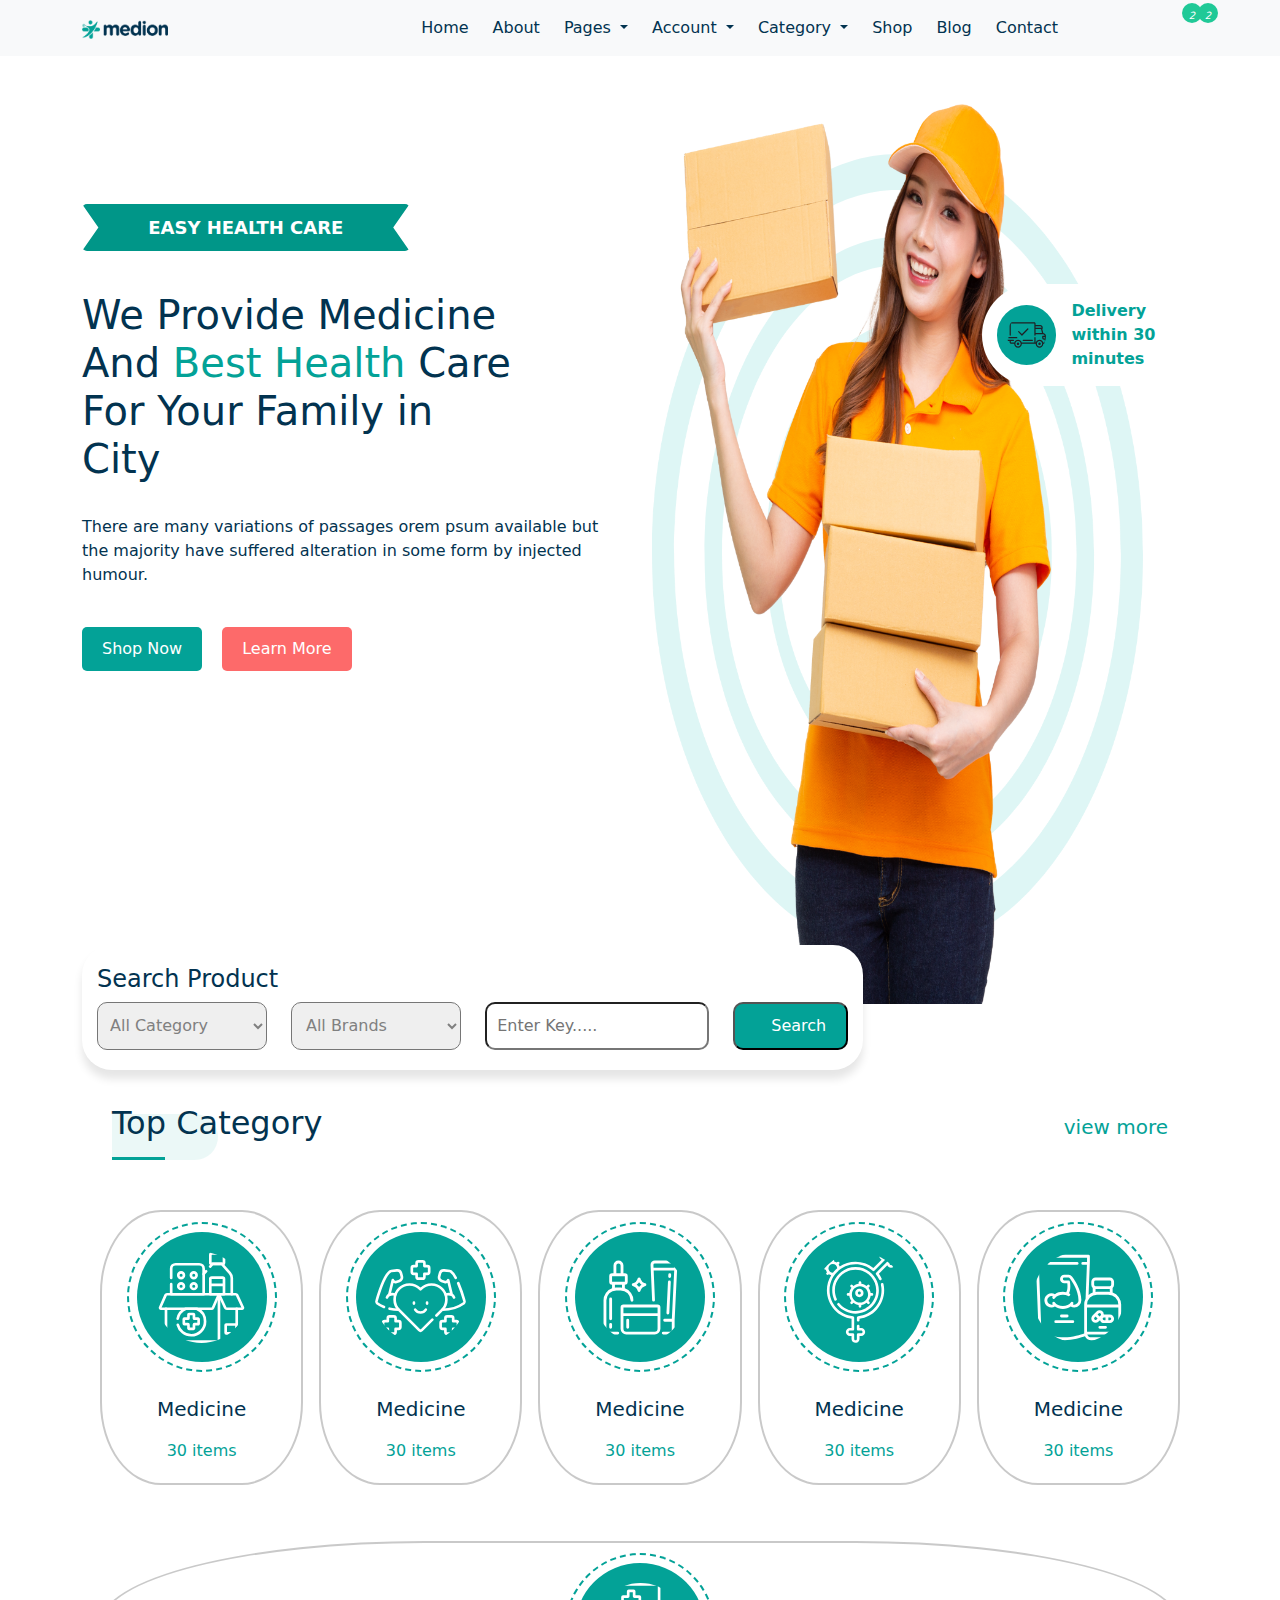
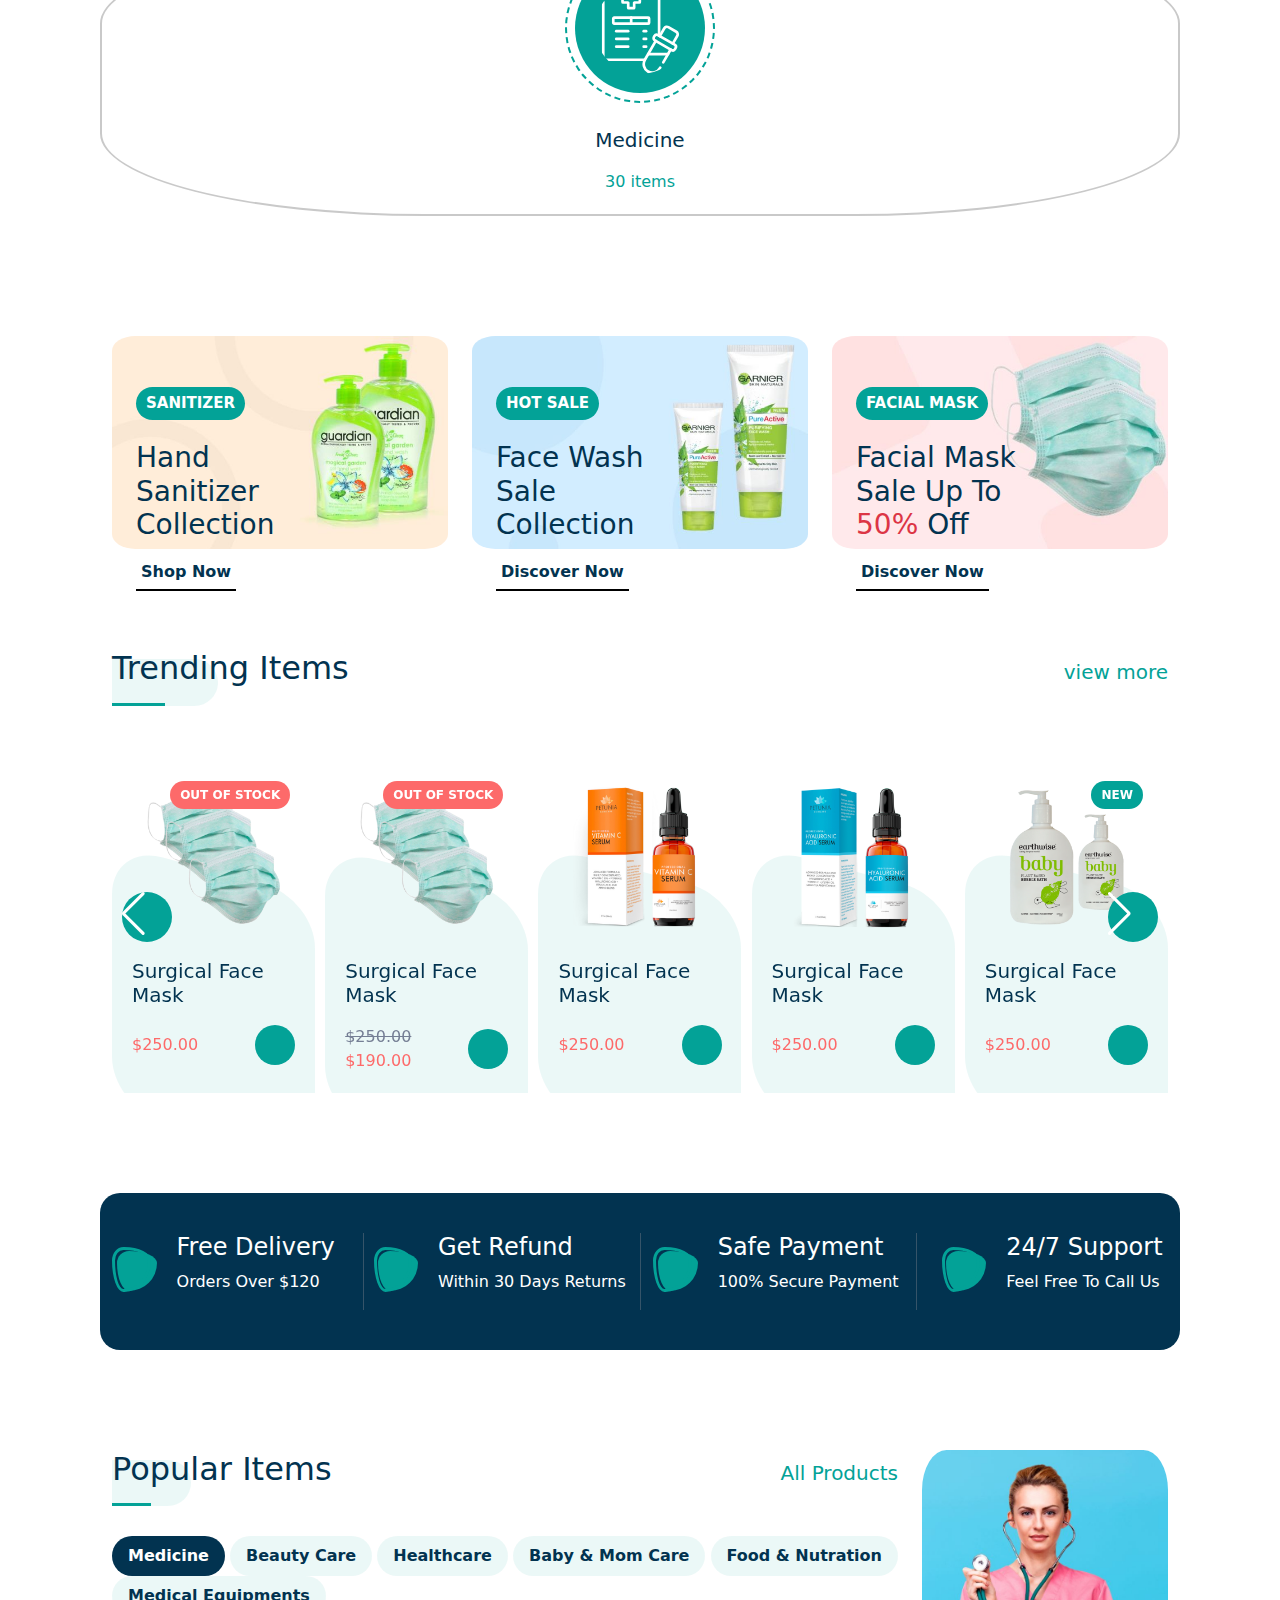
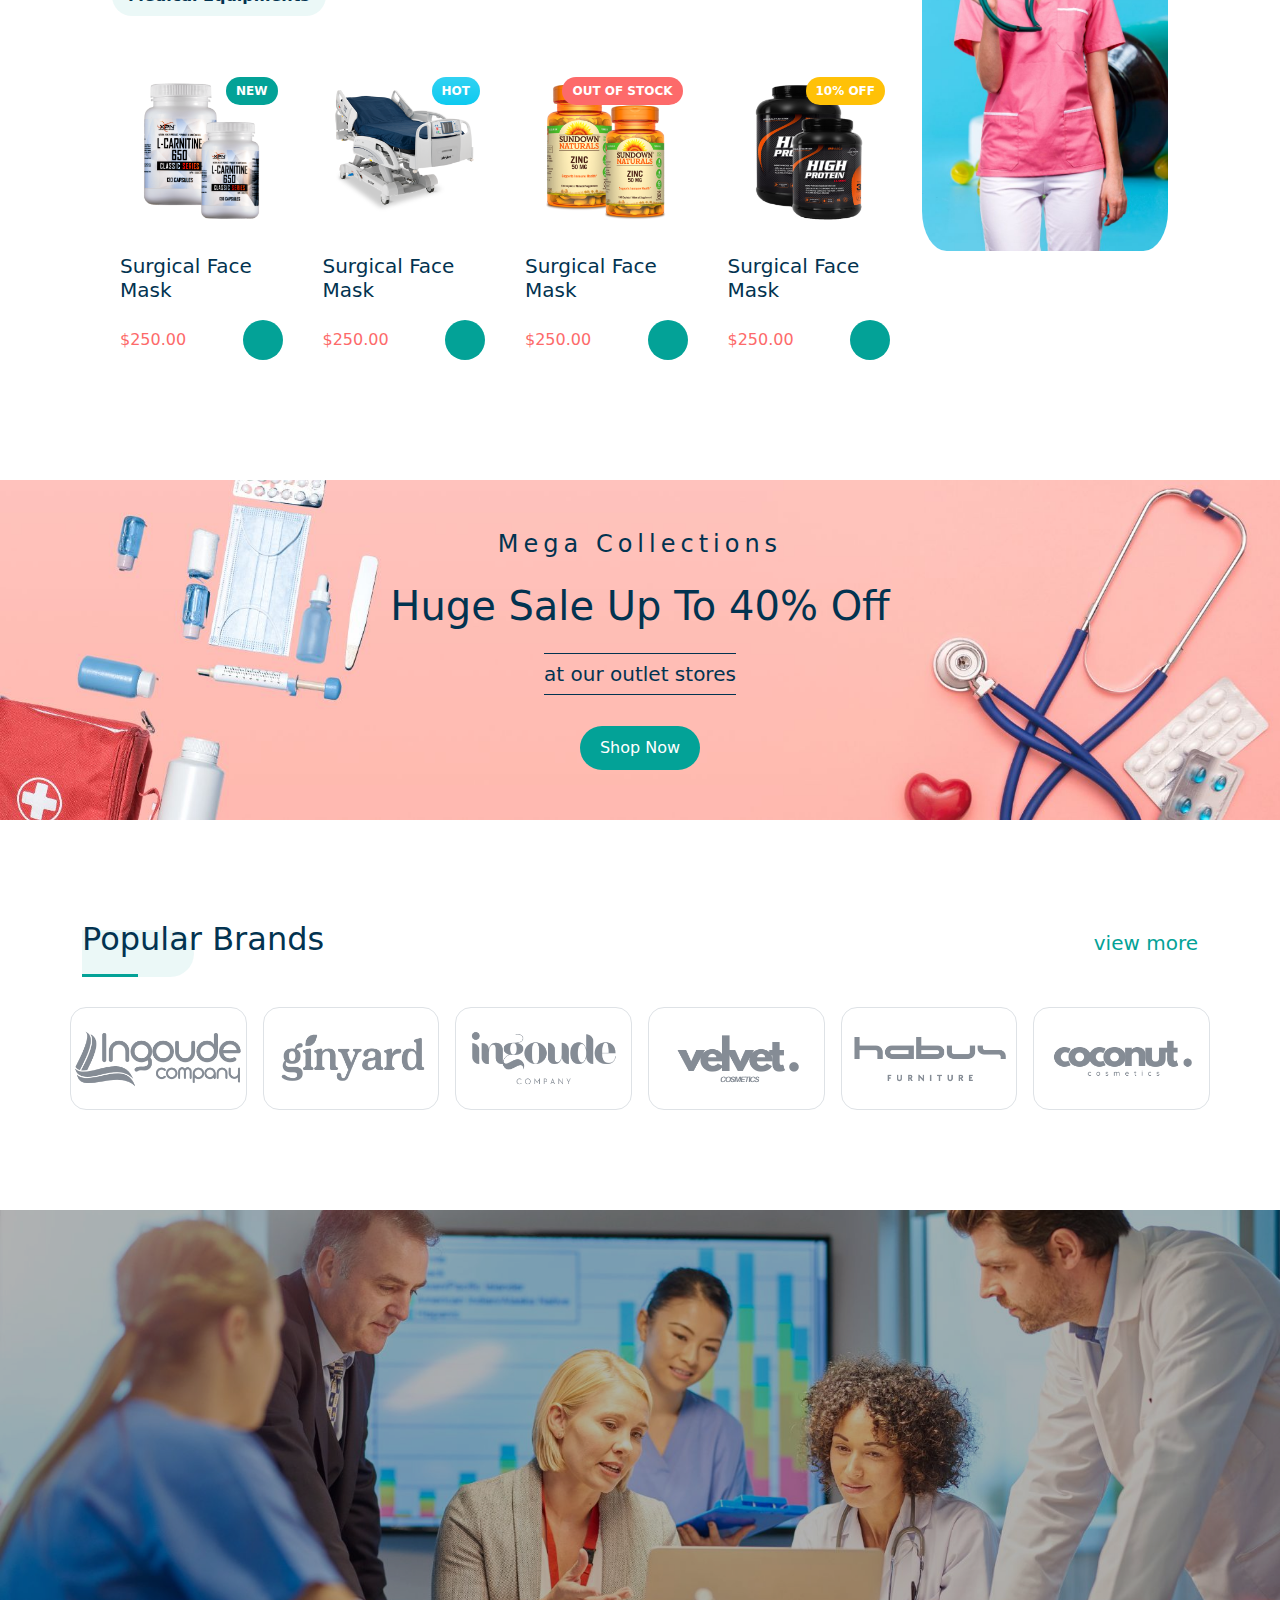
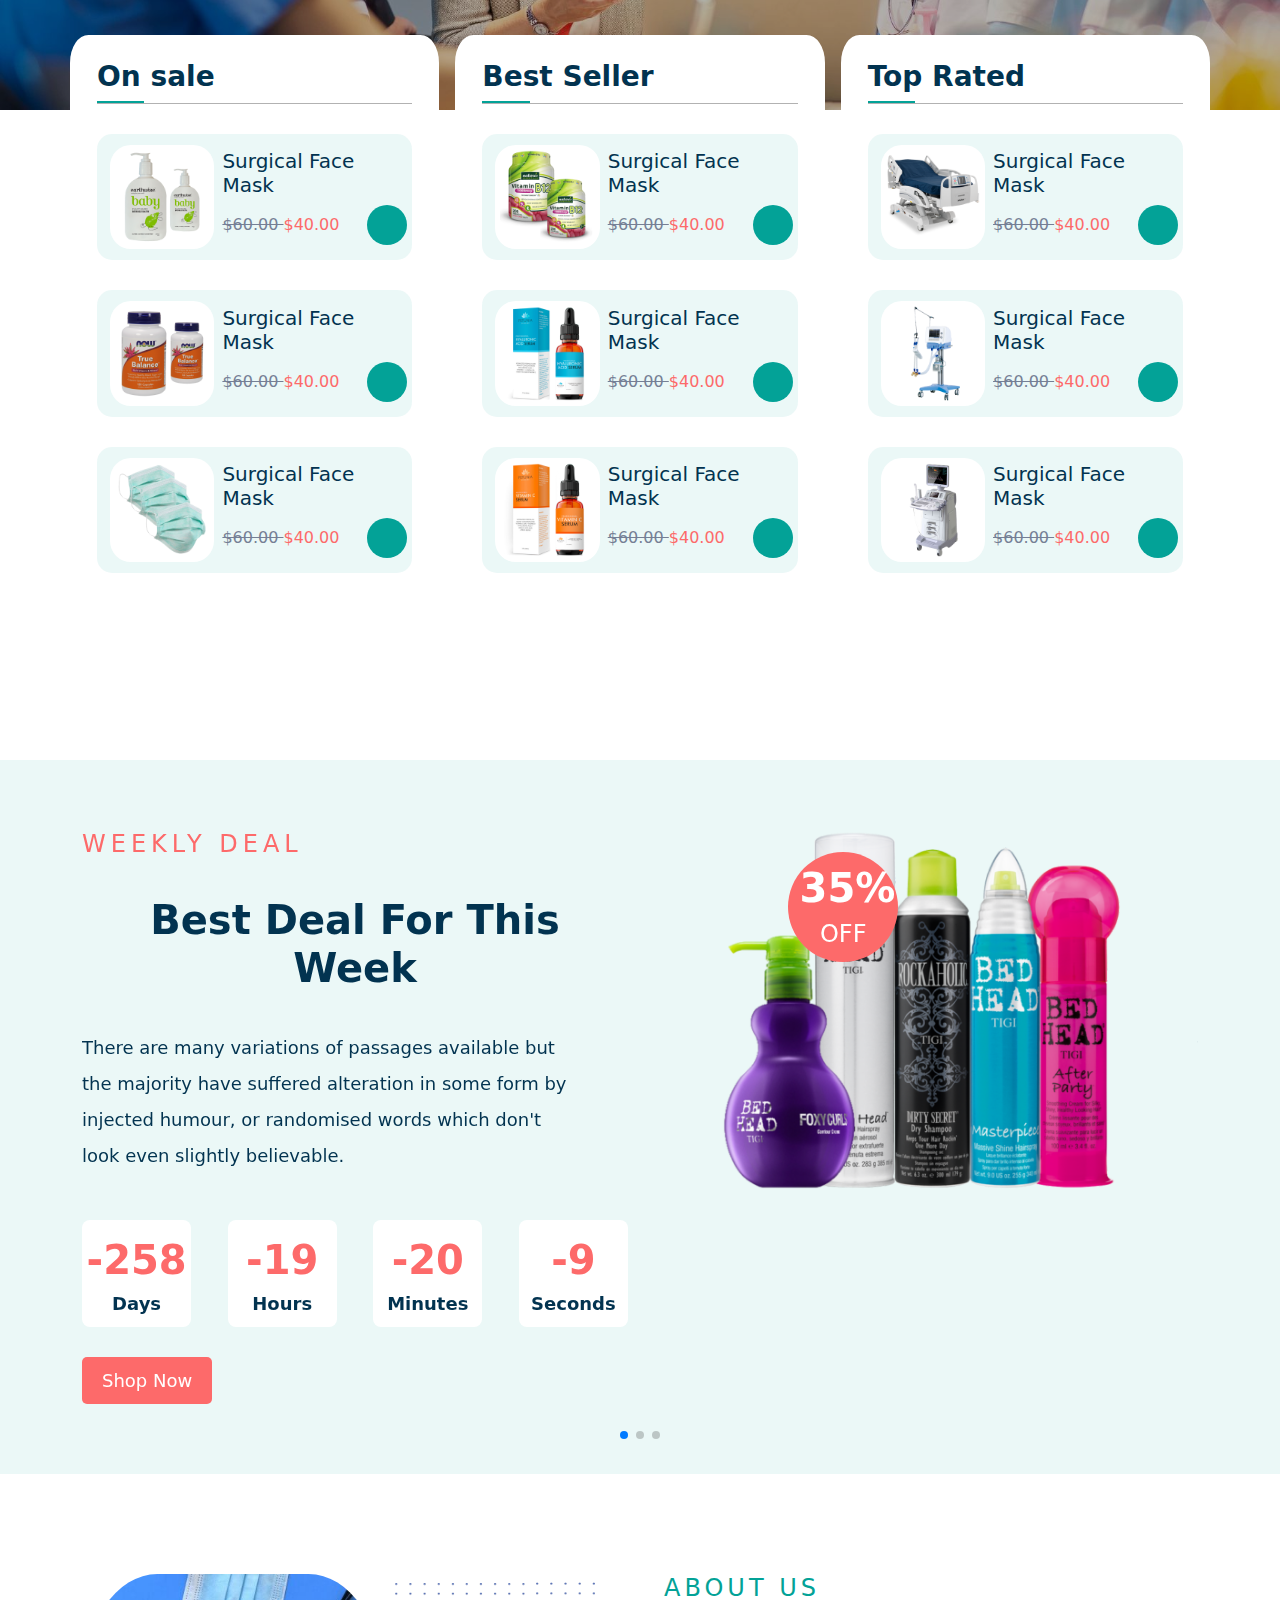
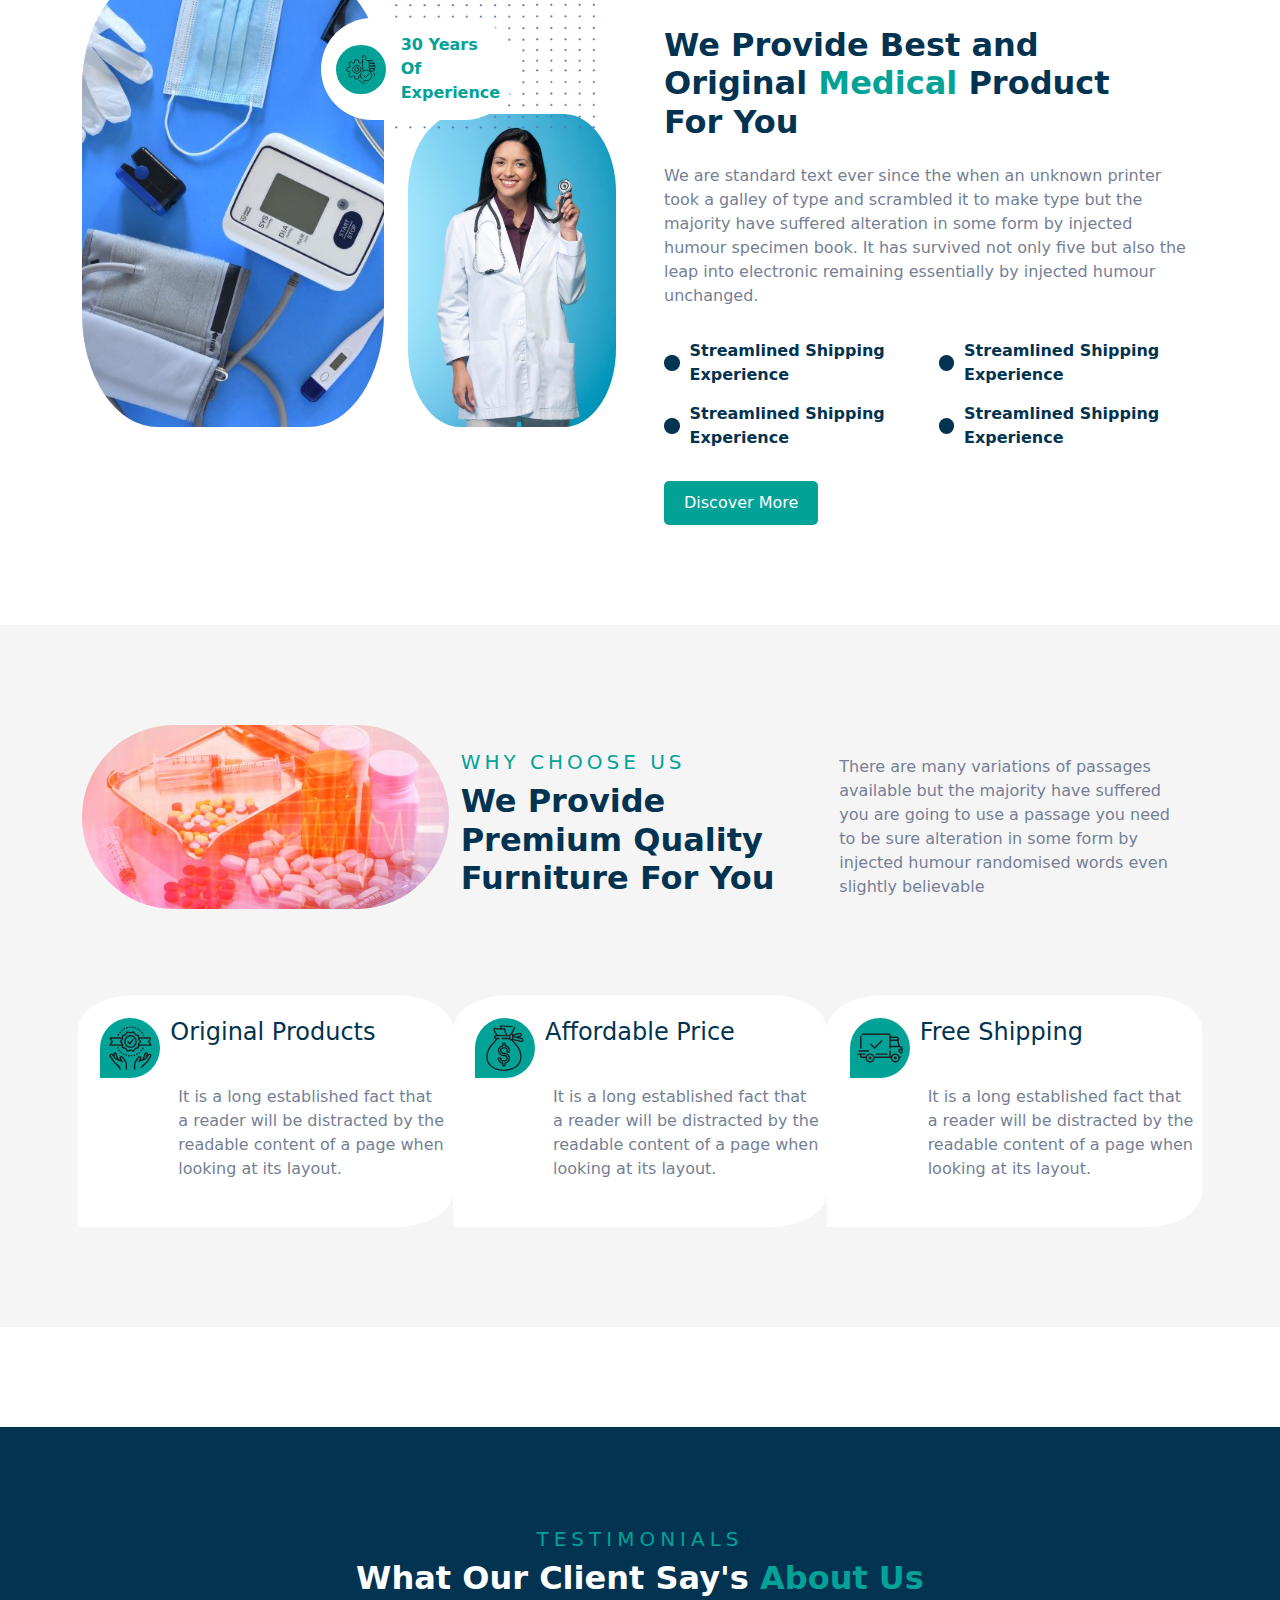
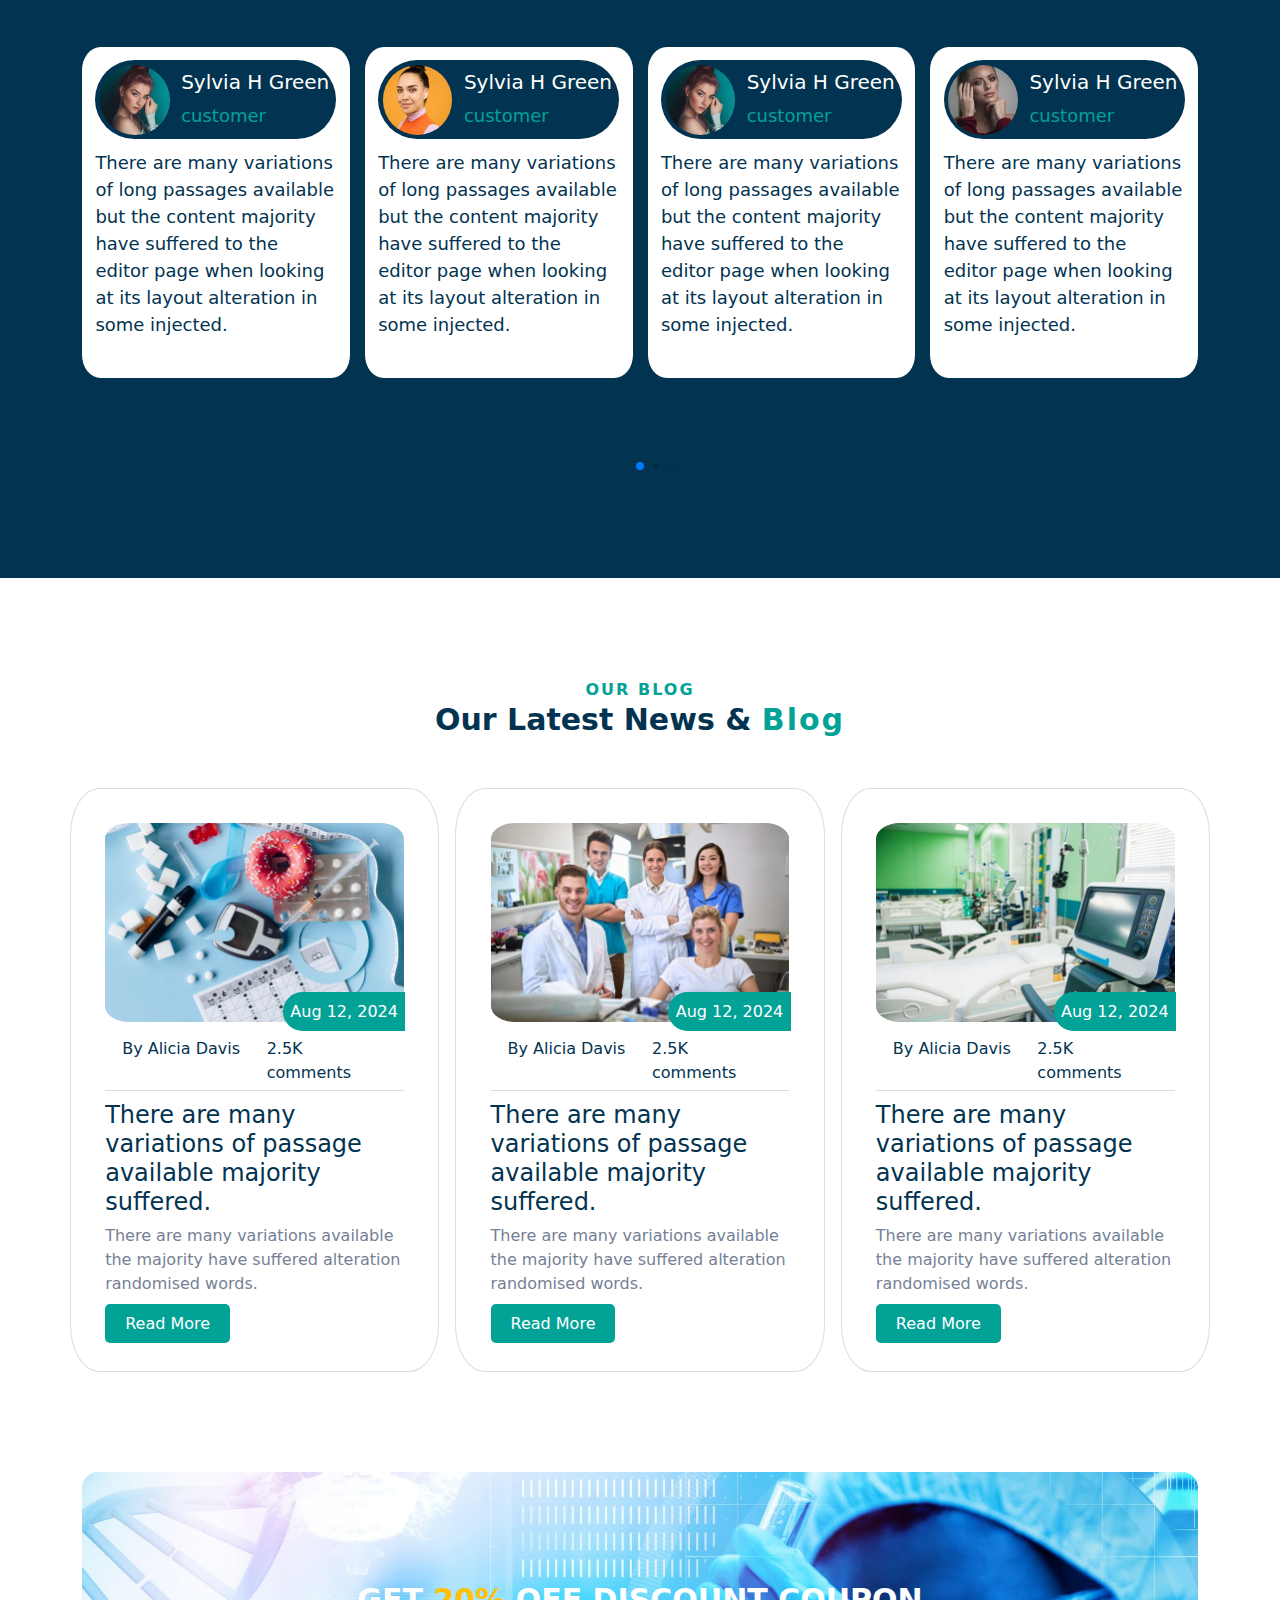
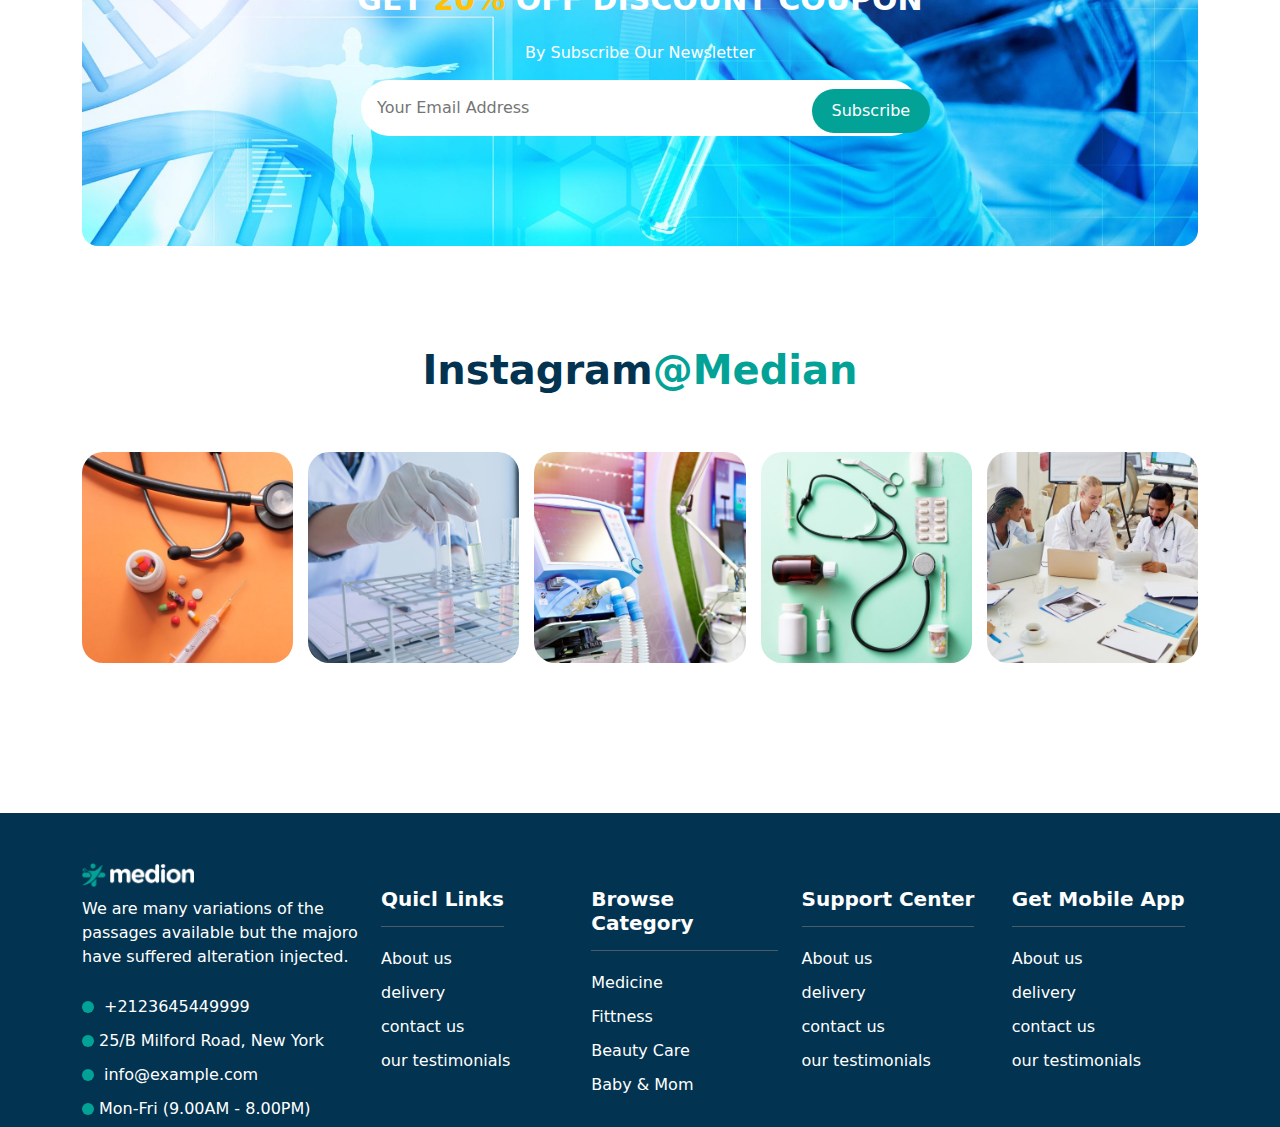
==== commit 8a61464d: "Add files via upload" ====
--- a/index.html
+++ b/index.html
@@ -360,14 +360,14 @@
       <!-- Slides -->
       <div class="swiper-slide item">
        
-        <a href="#" class="image">
-          <img src="./assets/img/trending/product6.png"/> 
+        <a  class="image">
+          <img src="./assets/img/trending/product6.png  " class="image-preview"/> 
 
           <div class="product-info">
 
             <p class="rounded-pill"> OUT OF STOCK</p>
             <div class="icons">
-              <i class="fa-regular fa-eye"></i>
+              <i class="fa-regular fa-eye eye" onclick="openModal()"></i>
               <i class="fa-regular fa-heart"></i>
               <i class="fa-solid fa-repeat"></i>
             </div>
@@ -398,16 +398,17 @@
           </div>
        
       </div>
+      
       <div class="swiper-slide item">
        
-        <a href="#" class="image">
-          <img src="./assets/img/trending/product5.png"/> 
+        <a  class="image">
+          <img src="./assets/img/trending/product6.png  " class="image-preview"/> 
 
           <div class="product-info">
 
-            <p class="rounded-pill bg-warning"> 10% off</p>
+            <p class="rounded-pill"> OUT OF STOCK</p>
             <div class="icons">
-              <i class="fa-regular fa-eye"></i>
+              <i class="fa-regular fa-eye eye" onclick="openModal()"></i>
               <i class="fa-regular fa-heart"></i>
               <i class="fa-solid fa-repeat"></i>
             </div>
@@ -445,14 +446,14 @@
 
       <div class="swiper-slide item">
        
-        <a href="#" class="image">
-          <img src="./assets/img/trending/product1.png"/> 
+        <a class="image">
+          <img src="./assets/img/trending/product1.png" class="image-preview"/> 
 
           <div class="product-info">
             <p class="bg-transparent"> </p>
            
             <div class="icons">
-              <i class="fa-regular fa-eye"></i>
+              <i class="fa-regular fa-eye eye" onclick="openModal()"></i>
               <i class="fa-regular fa-heart"></i>
               <i class="fa-solid fa-repeat"></i>
             </div>
@@ -486,14 +487,14 @@
 
       <div class="swiper-slide item">
        
-        <a href="#" class="image">
-          <img src="./assets/img/trending/product2.png"/> 
+        <a  class="image">
+          <img src="./assets/img/trending/product2.png" class="image-preview"/> 
 
           <div class="product-info">
             <p class="bg-transparent"> </p>
             
             <div class="icons">
-              <i class="fa-regular fa-eye"></i>
+              <i class="fa-regular fa-eye eye" onclick="openModal()"></i>
               <i class="fa-regular fa-heart"></i>
               <i class="fa-solid fa-repeat"></i>
             </div>
@@ -527,14 +528,14 @@
 
       <div class="swiper-slide item">
        
-        <a href="#" class="image">
-          <img src="./assets/img/trending/product3.png"/> 
+        <a class="image">
+          <img src="./assets/img/trending/product3.png" class="image-preview"/> 
 
           <div class="product-info">
 
             <p class="rounded-pill new"> new</p>
             <div class="icons">
-              <i class="fa-regular fa-eye"></i>
+              <i class="fa-regular fa-eye eye" onclick="openModal()"></i>
               <i class="fa-regular fa-heart"></i>
               <i class="fa-solid fa-repeat"></i>
             </div>
@@ -568,14 +569,14 @@
 
       <div class="swiper-slide item">
        
-        <a href="#" class="image">
-          <img src="./assets/img//trending/product4.png"/> 
+        <a class="image">
+          <img src="./assets/img//trending/product4.png" class="image-preview"/> 
 
           <div class="product-info">
 
             <p class="rounded-pill bg-info bg-gradient  "> hot</p>
             <div class="icons">
-              <i class="fa-regular fa-eye"></i>
+              <i class="fa-regular fa-eye eye" onclick="openModal()"></i>
               <i class="fa-regular fa-heart"></i>
               <i class="fa-solid fa-repeat"></i>
             </div>
@@ -3285,6 +3286,19 @@
 
 
 
+ 
+<div class="my_modal  d-none ">
+
+  <div class="img">
+    <i class="fa-solid fa-xmark close-btn"></i>
+ 
+    
+    <img  class="modal-img" />
+ 
+  </div>
+  
+  </div>
+
 
 <script src="https://cdn.jsdelivr.net/npm/swiper@11/swiper-bundle.min.js"></script>
 <script src="https://cdn.jsdelivr.net/npm/bootstrap@5.3.3/dist/js/bootstrap.bundle.min.js" integrity="sha384-YvpcrYf0tY3lHB60NNkmXc5s9fDVZLESaAA55NDzOxhy9GkcIdslK1eN7N6jIeHz" crossorigin="anonymous"></script>
--- a/assets/css/style.css
+++ b/assets/css/style.css
@@ -1557,4 +1557,76 @@
   flex-direction: column;
   gap: 10px;
   padding: 0;
-}+}
+
+
+
+/* modal */
+
+.my_modal{
+  background-color: rgba(0,0,0,0.8);
+  width: 100%;
+  height: 100%;
+  position:fixed;
+  top: 0;
+  left: 0;
+  display: flex;
+  align-items: center;
+  justify-content: center;
+  z-index: 2;
+}
+
+.my_modal .img{
+
+  background-color: #fff;
+  padding: 20px;
+  border-radius: 15px;
+  box-shadow: 0 4px 8px  rgba(0,0,0,0.5);
+  position: relative;
+}
+
+
+
+.my_modal img{
+
+  width: 400px;
+  margin: 20px;
+}
+
+
+.close-btn,.left-btn,.right-btn{
+
+  position: absolute;
+  font-size: 20px;
+
+background-color: #00000085;
+color: #fff;
+  border-radius: 50%;
+  padding: 5px;
+
+  cursor: pointer;
+ 
+}
+
+.close-btn{
+
+  top:10px;
+  right: 10px;
+
+}
+
+.left-btn {
+
+  left: 10px;
+  top: 50%;
+}
+
+.right-btn{
+ right: 10px;
+  top:  50%;
+}
+
+.d-none{
+  display: none;
+}
+
